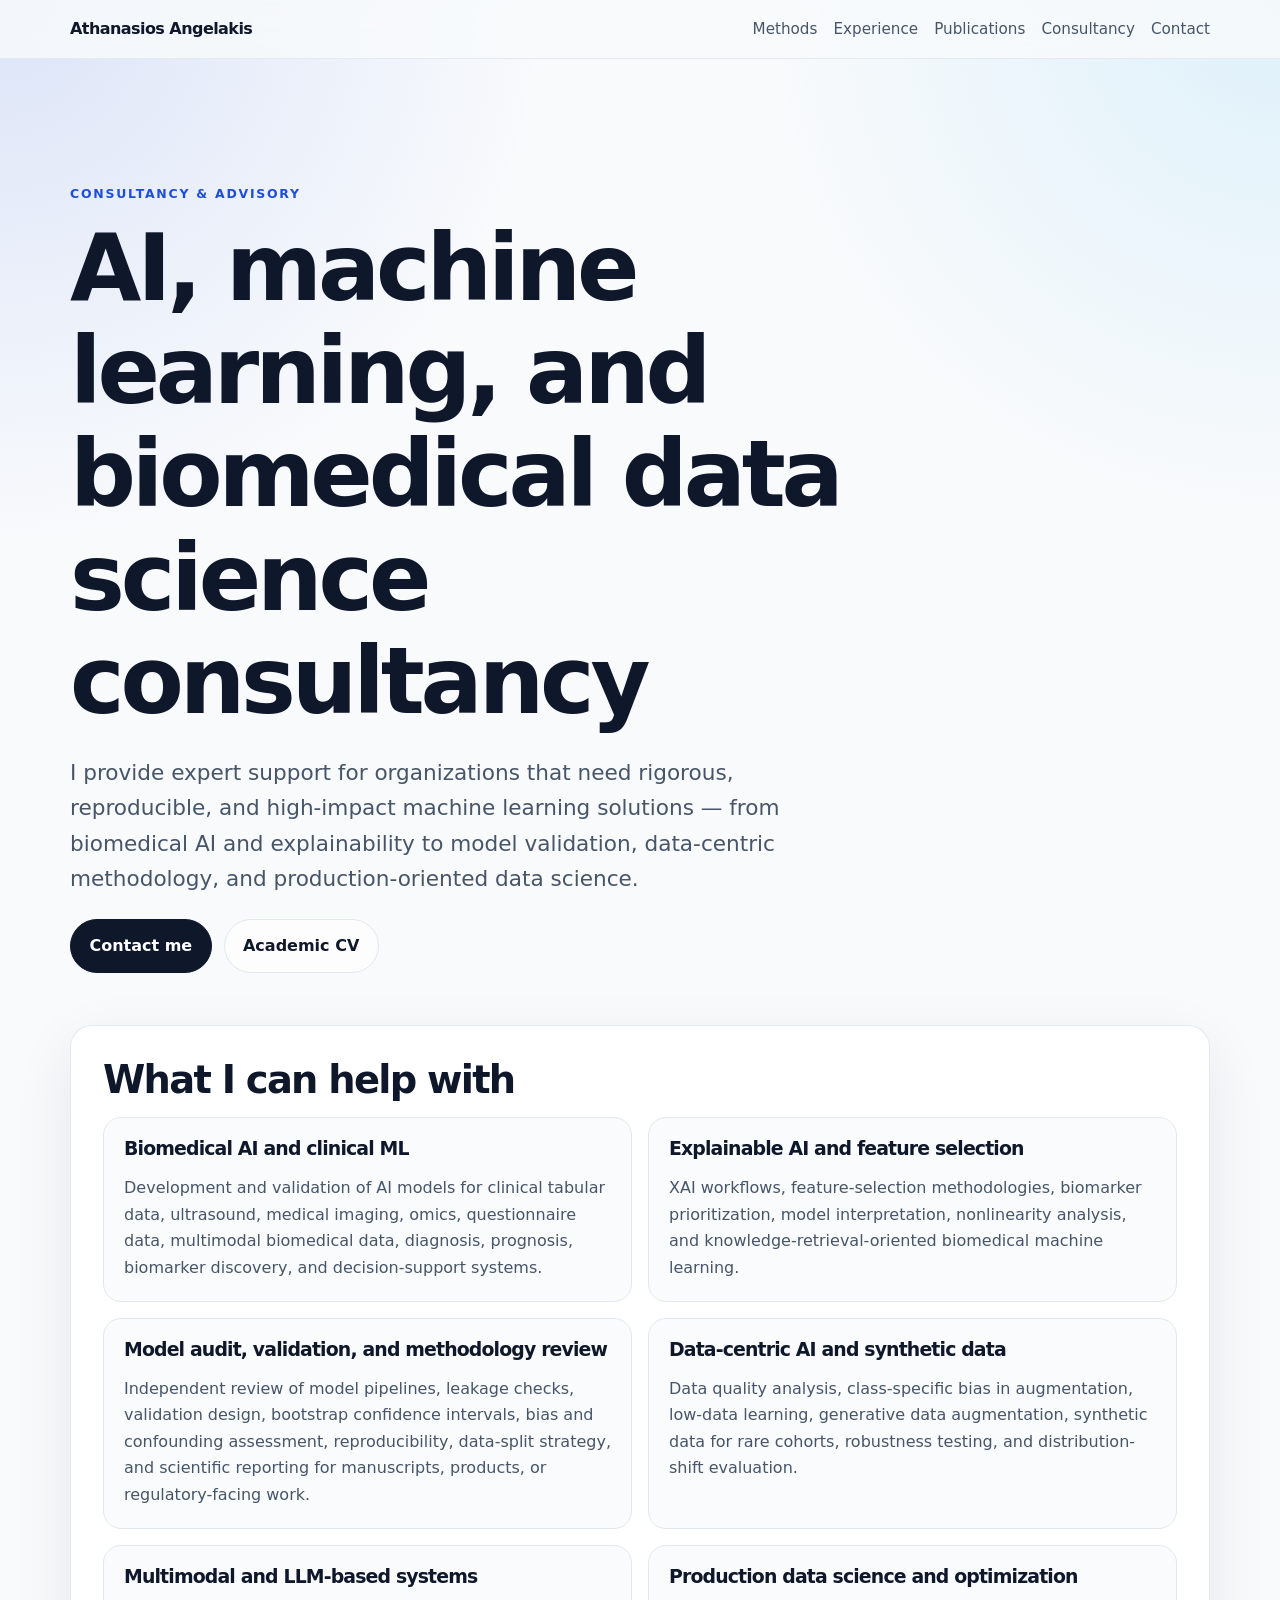
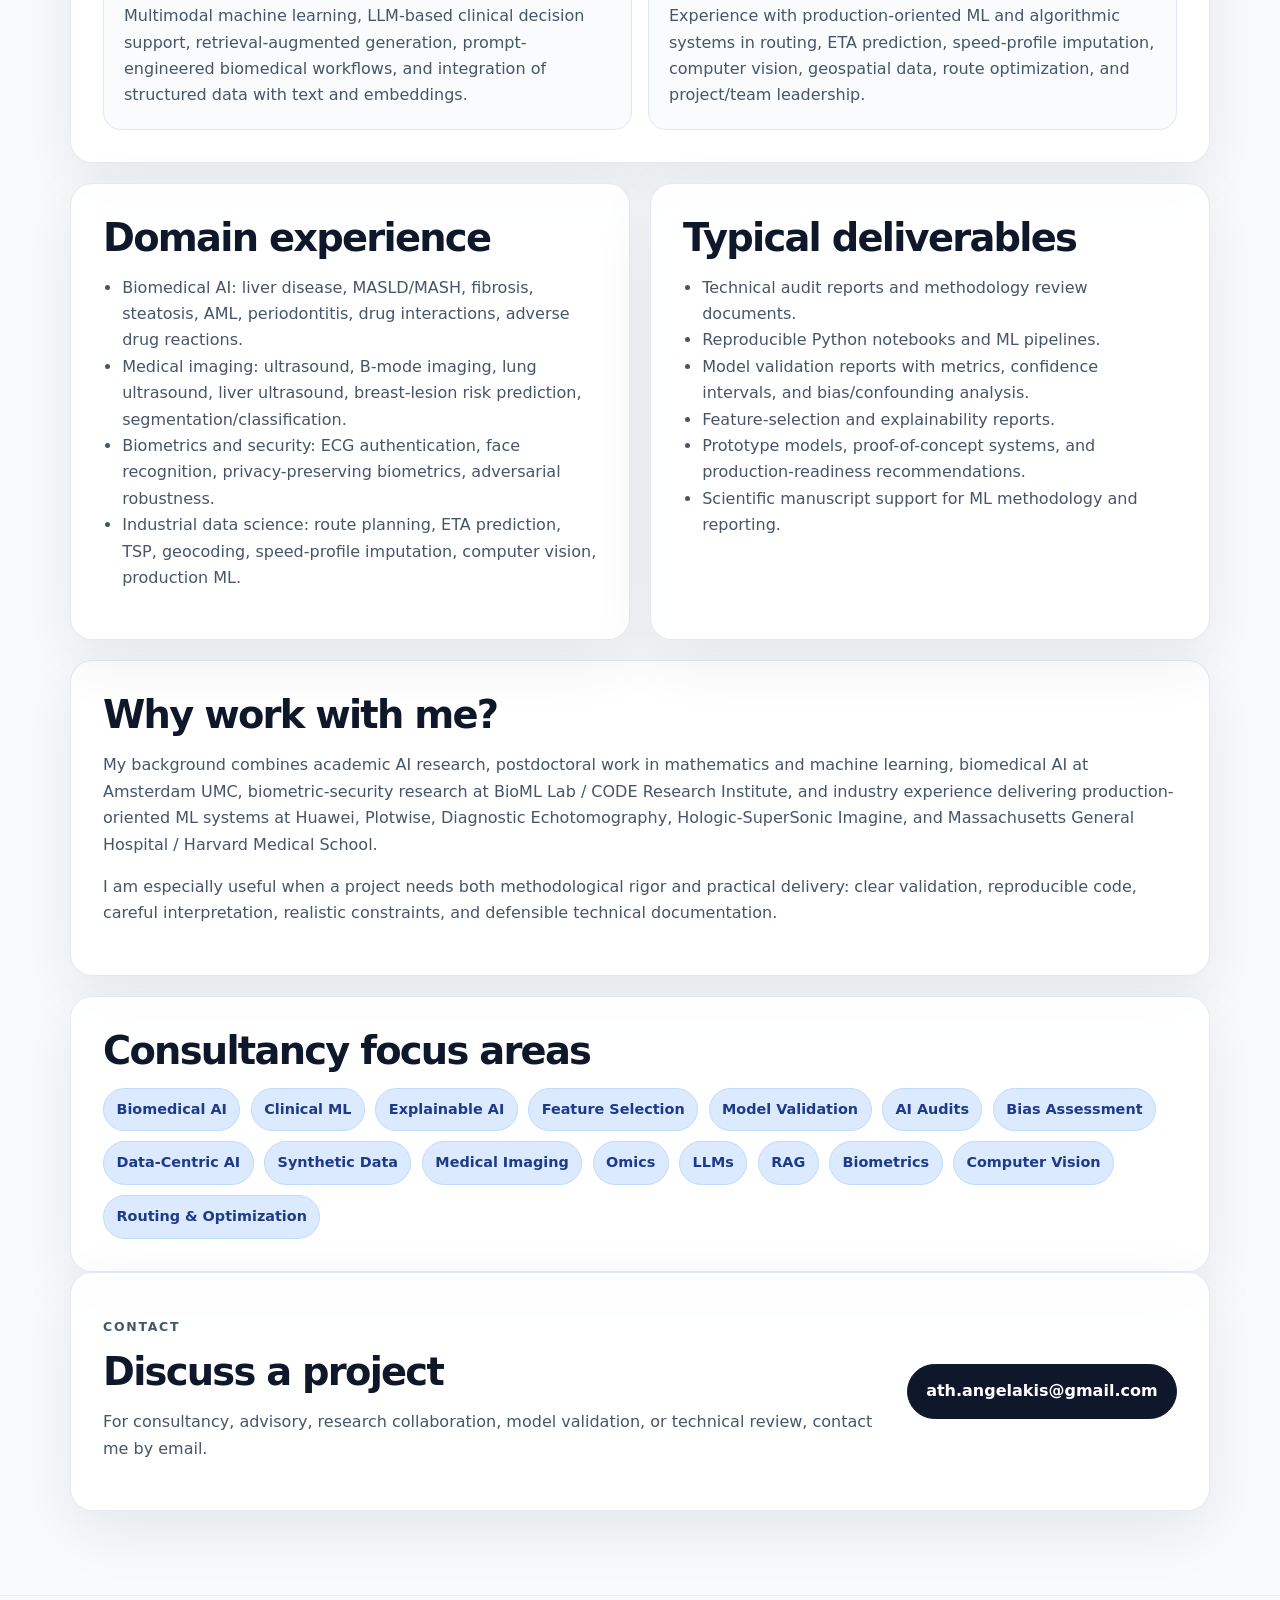
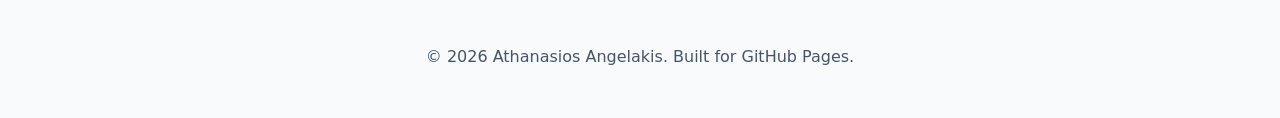
==== consultancy.html @ 007e4251 "Add files via upload" ====
<!doctype html>
<html lang="en">
<head>
  <meta charset="utf-8">
  <meta name="viewport" content="width=device-width, initial-scale=1">
  <meta name="author" content="Athanasios Angelakis">
  <meta name="theme-color" content="#0f172a">
  <link rel="stylesheet" href="assets/style.css">

  <title>Consultancy | Athanasios Angelakis</title>
  <meta name="description" content="AI, machine learning, biomedical AI, explainable AI, data science, and model validation consultancy by Athanasios Angelakis.">
  <meta property="og:title" content="Consultancy | Athanasios Angelakis">
  <meta property="og:description" content="AI, ML, biomedical AI, explainable AI, model validation, and data science consultancy.">
  <meta property="og:type" content="website">
</head>
<body>
  <header class="site-header">
    <nav class="nav">
      <a class="brand" href="index.html">Athanasios Angelakis</a>
      <div class="nav-links">
        <a href="index.html#methods">Methods</a>
        <a href="index.html#experience">Experience</a>
        <a href="index.html#publications">Publications</a>
        <a href="consultancy.html">Consultancy</a>
        <a href="index.html#contact">Contact</a>
      </div>
    </nav>
  </header>

  <main>
    <section class="page-hero">
      <p class="eyebrow">Consultancy & Advisory</p>
      <h1>AI, machine learning, and biomedical data science consultancy</h1>
      <p class="subtitle">
        I provide expert support for organizations that need rigorous, reproducible, and high-impact
        machine learning solutions — from biomedical AI and explainability to model validation,
        data-centric methodology, and production-oriented data science.
      </p>
      <div class="hero-actions">
        <a class="button primary" href="mailto:ath.angelakis@gmail.com">Contact me</a>
        <a class="button secondary" href="assets/CV_Athanasios_Angelakis_20260529.pdf" target="_blank" rel="noopener">Academic CV</a>
      </div>
    </section>

    <section class="card">
      <h2>What I can help with</h2>
      <div class="method-grid">
        <article>
          <h3>Biomedical AI and clinical ML</h3>
          <p>
            Development and validation of AI models for clinical tabular data, ultrasound, medical imaging,
            omics, questionnaire data, multimodal biomedical data, diagnosis, prognosis, biomarker discovery,
            and decision-support systems.
          </p>
        </article>
        <article>
          <h3>Explainable AI and feature selection</h3>
          <p>
            XAI workflows, feature-selection methodologies, biomarker prioritization, model interpretation,
            nonlinearity analysis, and knowledge-retrieval-oriented biomedical machine learning.
          </p>
        </article>
        <article>
          <h3>Model audit, validation, and methodology review</h3>
          <p>
            Independent review of model pipelines, leakage checks, validation design, bootstrap confidence
            intervals, bias and confounding assessment, reproducibility, data-split strategy, and scientific
            reporting for manuscripts, products, or regulatory-facing work.
          </p>
        </article>
        <article>
          <h3>Data-centric AI and synthetic data</h3>
          <p>
            Data quality analysis, class-specific bias in augmentation, low-data learning, generative data
            augmentation, synthetic data for rare cohorts, robustness testing, and distribution-shift evaluation.
          </p>
        </article>
        <article>
          <h3>Multimodal and LLM-based systems</h3>
          <p>
            Multimodal machine learning, LLM-based clinical decision support, retrieval-augmented generation,
            prompt-engineered biomedical workflows, and integration of structured data with text and embeddings.
          </p>
        </article>
        <article>
          <h3>Production data science and optimization</h3>
          <p>
            Experience with production-oriented ML and algorithmic systems in routing, ETA prediction, speed-profile
            imputation, computer vision, geospatial data, route optimization, and project/team leadership.
          </p>
        </article>
      </div>
    </section>

    <section class="grid two">
      <article class="card">
        <h2>Domain experience</h2>
        <ul>
          <li>Biomedical AI: liver disease, MASLD/MASH, fibrosis, steatosis, AML, periodontitis, drug interactions, adverse drug reactions.</li>
          <li>Medical imaging: ultrasound, B-mode imaging, lung ultrasound, liver ultrasound, breast-lesion risk prediction, segmentation/classification.</li>
          <li>Biometrics and security: ECG authentication, face recognition, privacy-preserving biometrics, adversarial robustness.</li>
          <li>Industrial data science: route planning, ETA prediction, TSP, geocoding, speed-profile imputation, computer vision, production ML.</li>
        </ul>
      </article>

      <article class="card">
        <h2>Typical deliverables</h2>
        <ul>
          <li>Technical audit reports and methodology review documents.</li>
          <li>Reproducible Python notebooks and ML pipelines.</li>
          <li>Model validation reports with metrics, confidence intervals, and bias/confounding analysis.</li>
          <li>Feature-selection and explainability reports.</li>
          <li>Prototype models, proof-of-concept systems, and production-readiness recommendations.</li>
          <li>Scientific manuscript support for ML methodology and reporting.</li>
        </ul>
      </article>
    </section>

    <section class="card">
      <h2>Why work with me?</h2>
      <p>
        My background combines academic AI research, postdoctoral work in mathematics and machine learning,
        biomedical AI at Amsterdam UMC, biometric-security research at BioML Lab / CODE Research Institute,
        and industry experience delivering production-oriented ML systems at Huawei, Plotwise, Diagnostic
        Echotomography, Hologic-SuperSonic Imagine, and Massachusetts General Hospital / Harvard Medical School.
      </p>
      <p>
        I am especially useful when a project needs both methodological rigor and practical delivery:
        clear validation, reproducible code, careful interpretation, realistic constraints, and defensible
        technical documentation.
      </p>
    </section>

    <section class="card">
      <h2>Consultancy focus areas</h2>
      <div class="pill-row">
        <span>Biomedical AI</span>
        <span>Clinical ML</span>
        <span>Explainable AI</span>
        <span>Feature Selection</span>
        <span>Model Validation</span>
        <span>AI Audits</span>
        <span>Bias Assessment</span>
        <span>Data-Centric AI</span>
        <span>Synthetic Data</span>
        <span>Medical Imaging</span>
        <span>Omics</span>
        <span>LLMs</span>
        <span>RAG</span>
        <span>Biometrics</span>
        <span>Computer Vision</span>
        <span>Routing & Optimization</span>
      </div>
    </section>

    <section class="notice">
      <div>
        <p class="label">Contact</p>
        <h2>Discuss a project</h2>
        <p>
          For consultancy, advisory, research collaboration, model validation, or technical review,
          contact me by email.
        </p>
      </div>
      <a class="button primary" href="mailto:ath.angelakis@gmail.com">ath.angelakis@gmail.com</a>
    </section>
  </main>
  <footer class="footer">
    <p>© <span id="year"></span> Athanasios Angelakis. Built for GitHub Pages.</p>
  </footer>
  <script>
    document.getElementById("year").textContent = new Date().getFullYear();
  </script>

</body>
</html>
---- assets/style.css ----
:root {
  --bg: #f8fafc;
  --text: #0f172a;
  --muted: #475569;
  --card: #ffffff;
  --line: #e2e8f0;
  --accent: #0f172a;
  --blue: #1d4ed8;
  --blue-soft: #dbeafe;
  --radius: 22px;
  --shadow: 0 20px 60px rgba(15, 23, 42, 0.08);
}

* { box-sizing: border-box; }
html { scroll-behavior: smooth; }

body {
  margin: 0;
  font-family: Inter, ui-sans-serif, system-ui, -apple-system, BlinkMacSystemFont, "Segoe UI", sans-serif;
  color: var(--text);
  background:
    radial-gradient(circle at top left, rgba(29, 78, 216, 0.13), transparent 34rem),
    radial-gradient(circle at top right, rgba(14, 165, 233, 0.11), transparent 32rem),
    var(--bg);
  line-height: 1.65;
}

a { color: inherit; }

.site-header {
  position: sticky;
  top: 0;
  z-index: 10;
  backdrop-filter: blur(14px);
  background: rgba(248, 250, 252, 0.82);
  border-bottom: 1px solid rgba(226, 232, 240, 0.85);
}

.nav {
  max-width: 1180px;
  margin: 0 auto;
  padding: 1rem 1.25rem;
  display: flex;
  align-items: center;
  justify-content: space-between;
  gap: 1rem;
}

.brand {
  font-weight: 850;
  text-decoration: none;
  letter-spacing: -0.035em;
}

.nav-links {
  display: flex;
  gap: 1rem;
  color: var(--muted);
  font-size: 0.95rem;
  flex-wrap: wrap;
}

.nav-links a { text-decoration: none; }

main {
  max-width: 1180px;
  margin: 0 auto;
  padding: 2rem 1.25rem 4rem;
}

.hero {
  min-height: 72vh;
  display: grid;
  grid-template-columns: minmax(0, 1fr) 320px;
  gap: 2rem;
  align-items: center;
}

.page-hero {
  padding: 5rem 0 2rem;
  max-width: 900px;
}

.eyebrow, .label {
  text-transform: uppercase;
  letter-spacing: 0.14em;
  font-weight: 850;
  color: var(--blue);
  font-size: 0.78rem;
}

h1, h2, h3 {
  line-height: 1.12;
  letter-spacing: -0.045em;
  margin: 0 0 1rem;
}

h1 { font-size: clamp(3rem, 7.2vw, 6rem); }
h2 { font-size: clamp(1.75rem, 3vw, 2.45rem); }
h3 { font-size: 1.18rem; }

.subtitle {
  max-width: 790px;
  font-size: clamp(1.15rem, 2vw, 1.35rem);
  color: var(--muted);
  margin-bottom: 1.35rem;
}

.role-list {
  display: grid;
  gap: 0.75rem;
  margin: 1.5rem 0 2rem;
}

.role-list p {
  margin: 0;
  padding-left: 1rem;
  border-left: 4px solid var(--blue);
  color: var(--muted);
}

.role-list strong { color: var(--text); }

.hero-actions, .inline-links {
  display: flex;
  flex-wrap: wrap;
  gap: 0.75rem;
}

.button {
  display: inline-flex;
  align-items: center;
  justify-content: center;
  border-radius: 999px;
  padding: 0.82rem 1.15rem;
  font-weight: 780;
  text-decoration: none;
  border: 1px solid var(--line);
}

.primary {
  background: var(--accent);
  color: white;
  border-color: var(--accent);
}

.secondary { background: rgba(255, 255, 255, 0.72); }

.qr-card, .card, .notice {
  background: rgba(255, 255, 255, 0.90);
  border: 1px solid rgba(226, 232, 240, 0.92);
  border-radius: var(--radius);
  box-shadow: var(--shadow);
}

.qr-card {
  padding: 1.25rem;
  text-align: center;
}

.qr-card img {
  width: 100%;
  max-width: 240px;
  border-radius: 18px;
  background: white;
}

.qr-card p {
  margin: 0.75rem 0 0.2rem;
  font-weight: 850;
}

.qr-card code { color: var(--muted); }

.notice {
  padding: 2rem;
  display: flex;
  justify-content: space-between;
  align-items: center;
  gap: 1.5rem;
  margin-bottom: 1.25rem;
}

.inline-links a {
  color: var(--blue);
  font-weight: 800;
}

.grid {
  display: grid;
  gap: 1.25rem;
  margin-top: 1.25rem;
}

.two { grid-template-columns: repeat(2, minmax(0, 1fr)); }

.card {
  padding: 2rem;
  margin-top: 1.25rem;
}

.grid .card { margin-top: 0; }
.card p, .card li, .notice p { color: var(--muted); }
ul { padding-left: 1.2rem; }

.method-grid {
  display: grid;
  grid-template-columns: repeat(2, minmax(0, 1fr));
  gap: 1rem;
}

.method-grid article {
  border: 1px solid var(--line);
  background: rgba(248, 250, 252, 0.8);
  border-radius: 18px;
  padding: 1.25rem;
}

.method-grid p { margin-bottom: 0; }

.pill-row {
  display: flex;
  flex-wrap: wrap;
  gap: 0.65rem;
}

.pill-row span {
  background: var(--blue-soft);
  color: #1e3a8a;
  border: 1px solid #bfdbfe;
  padding: 0.55rem 0.78rem;
  border-radius: 999px;
  font-weight: 760;
  font-size: 0.9rem;
}

pre {
  background: #0f172a;
  color: white;
  padding: 1rem;
  border-radius: 16px;
  overflow-x: auto;
}

.publication {
  padding: 1.15rem 0;
  border-top: 1px solid var(--line);
}

.publication:first-of-type {
  border-top: 0;
  padding-top: 0;
}

.publication p { margin: 0 0 0.35rem; }

.publication a, .card a {
  font-weight: 780;
  color: var(--blue);
}

.timeline {
  display: grid;
  gap: 1rem;
}

.timeline div {
  display: grid;
  grid-template-columns: 145px minmax(0, 1fr);
  gap: 1rem;
  border-top: 1px solid var(--line);
  padding-top: 1rem;
}

.timeline div:first-child { border-top: 0; padding-top: 0; }

.timeline span {
  color: var(--blue);
  font-weight: 850;
}

.timeline p { margin: 0; }
.detailed p { color: var(--muted); }
.detailed strong { color: var(--text); }

.inner-grid {
  margin-top: 0;
}

.education {
  border-top: 1px solid var(--line);
  margin-top: 1.25rem;
  padding-top: 1.25rem;
}

.talks li { margin-bottom: 0.55rem; }

.footer {
  text-align: center;
  color: var(--muted);
  padding: 2rem 1rem;
  border-top: 1px solid var(--line);
}

@media (max-width: 900px) {
  .nav {
    align-items: flex-start;
    flex-direction: column;
  }

  .hero, .two, .notice, .method-grid {
    grid-template-columns: 1fr;
    display: grid;
  }

  .hero {
    min-height: auto;
    padding: 3rem 0 1rem;
  }

  .notice { align-items: start; }

  .timeline div {
    grid-template-columns: 1fr;
    gap: 0.25rem;
  }
}
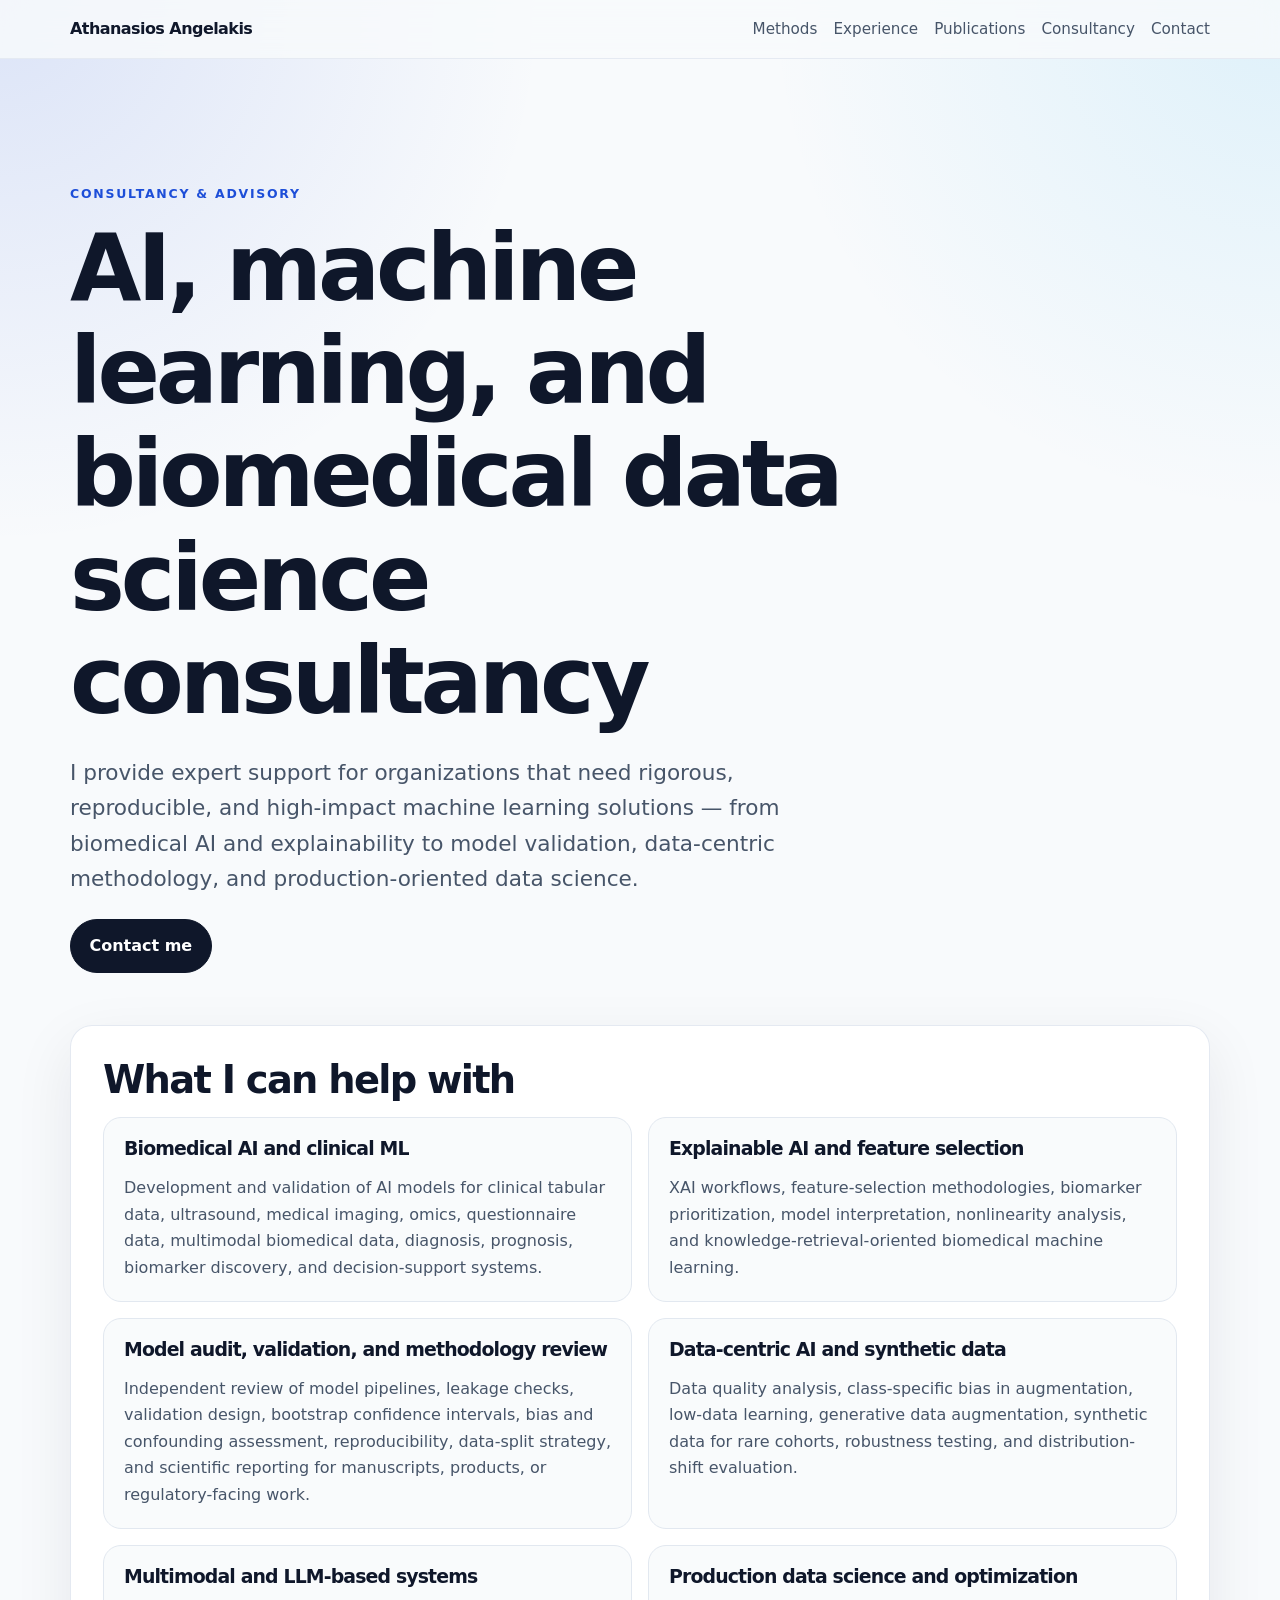
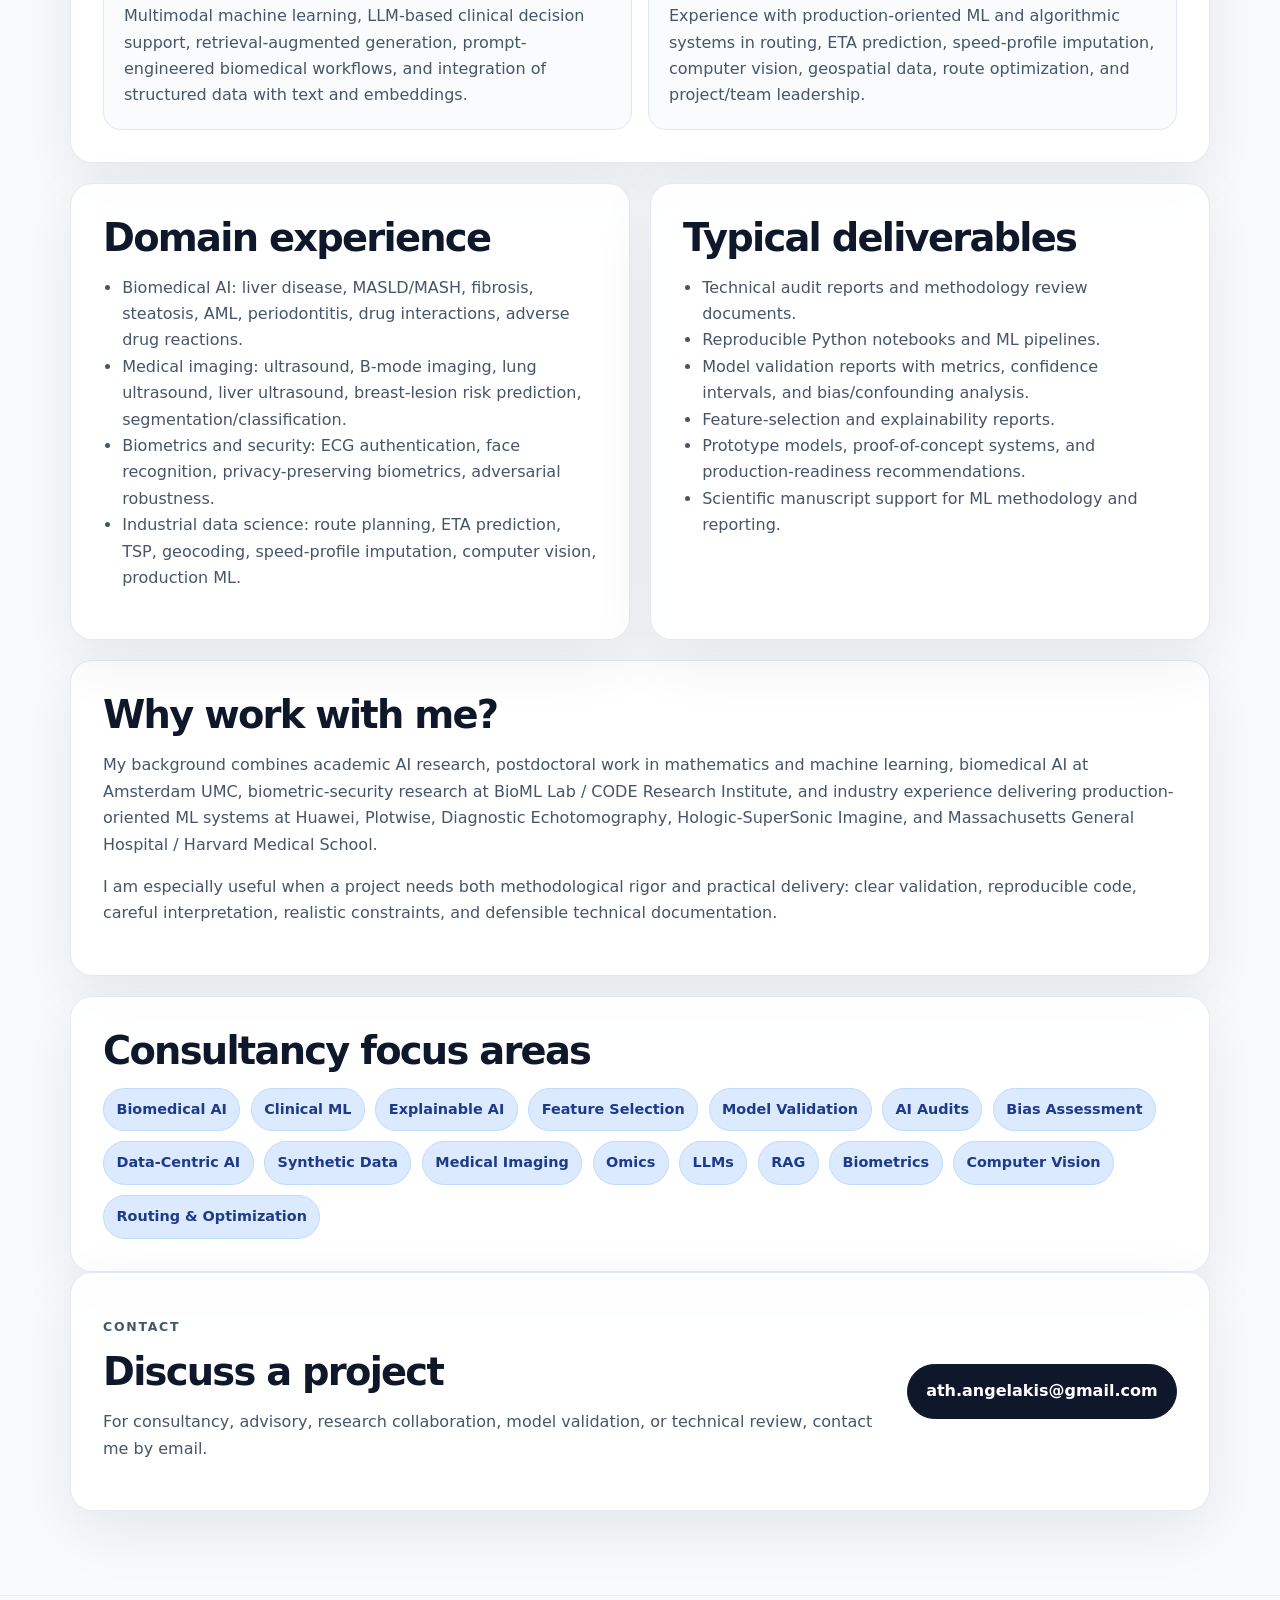
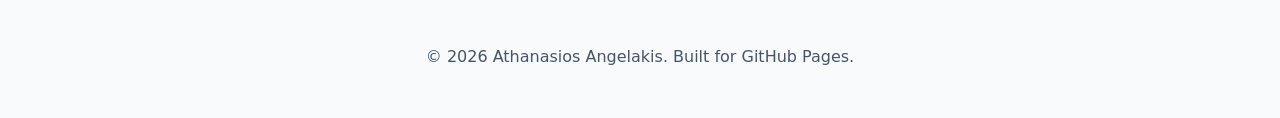
==== commit 9fbb65de: "Update consultancy.html" ====
--- a/consultancy.html
+++ b/consultancy.html
@@ -12,6 +12,7 @@
   <meta property="og:title" content="Consultancy | Athanasios Angelakis">
   <meta property="og:description" content="AI, ML, biomedical AI, explainable AI, model validation, and data science consultancy.">
   <meta property="og:type" content="website">
+  <script defer data-domain="bluesman79.github.io" src="https://plausible.io/js/script.js"></script>
 </head>
 <body>
   <header class="site-header">
@@ -38,7 +39,6 @@
       </p>
       <div class="hero-actions">
         <a class="button primary" href="mailto:ath.angelakis@gmail.com">Contact me</a>
-        <a class="button secondary" href="assets/CV_Athanasios_Angelakis_20260529.pdf" target="_blank" rel="noopener">Academic CV</a>
       </div>
     </section>
 
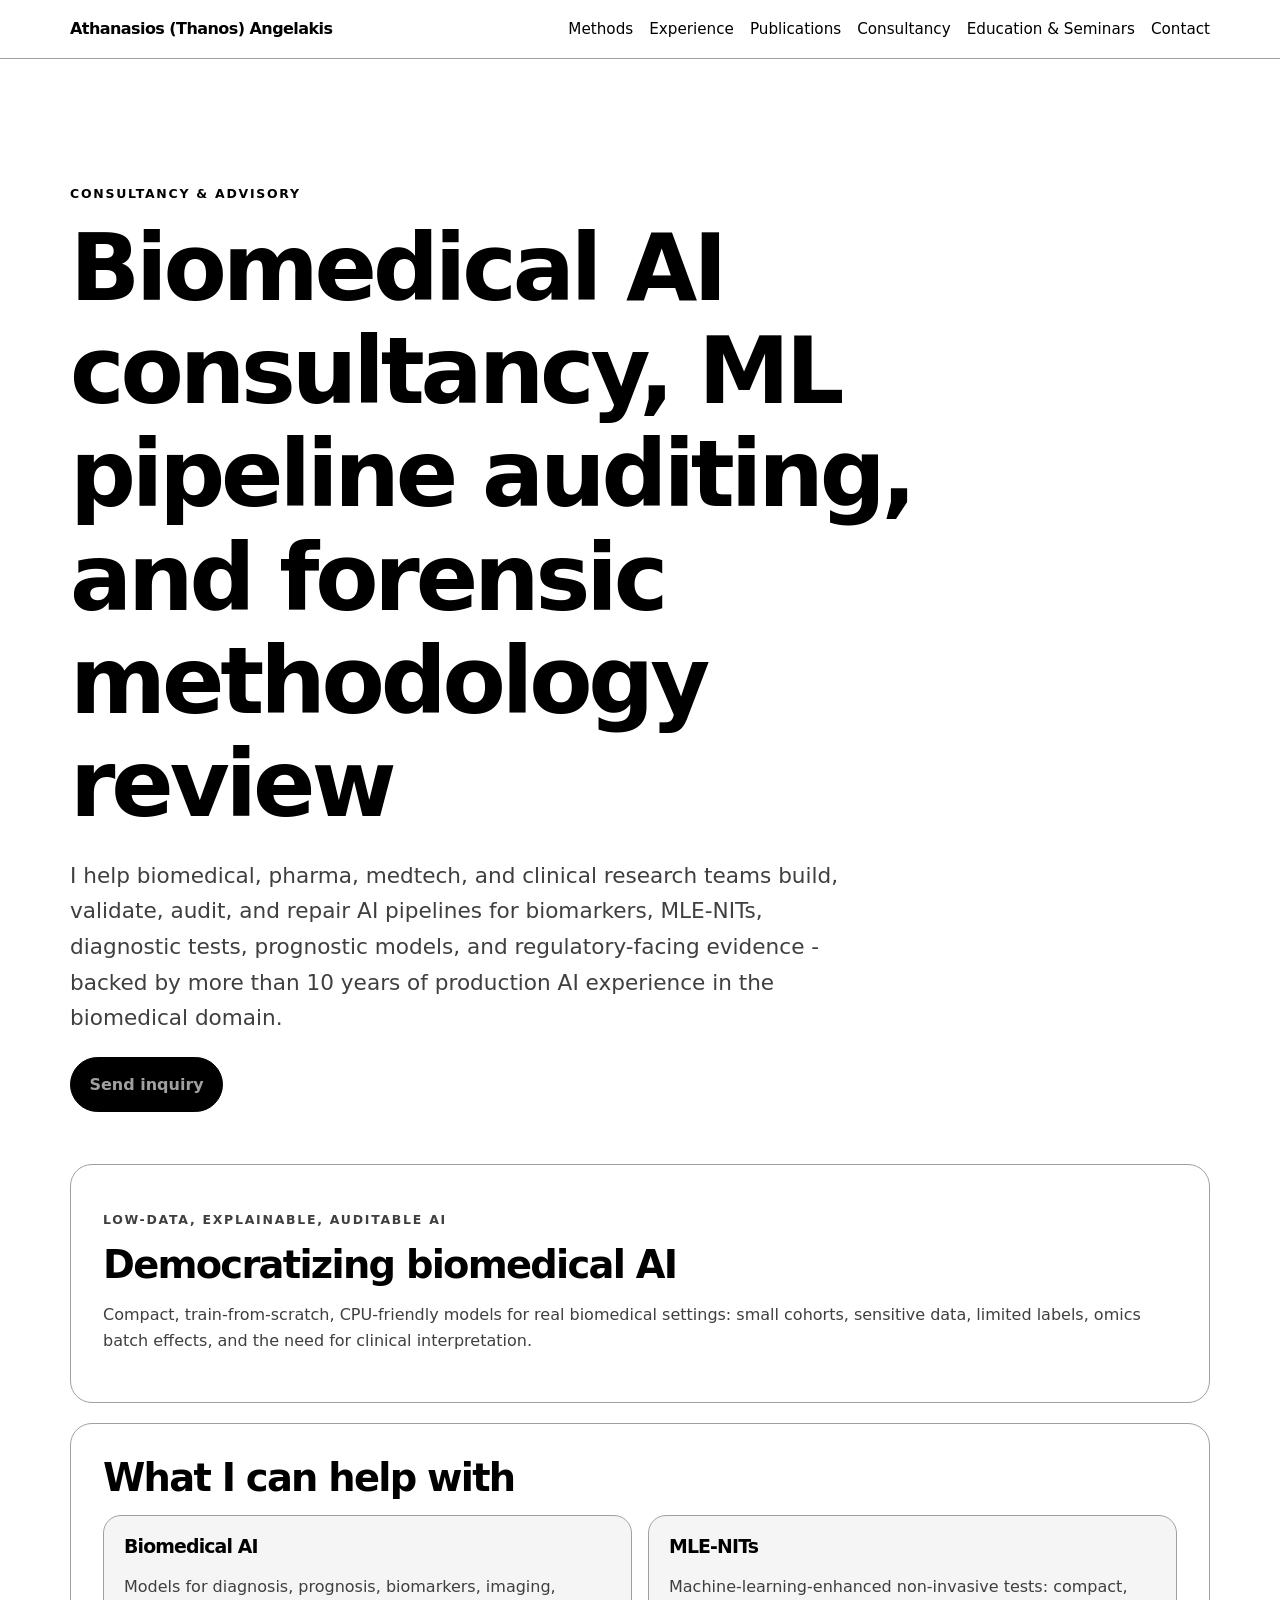
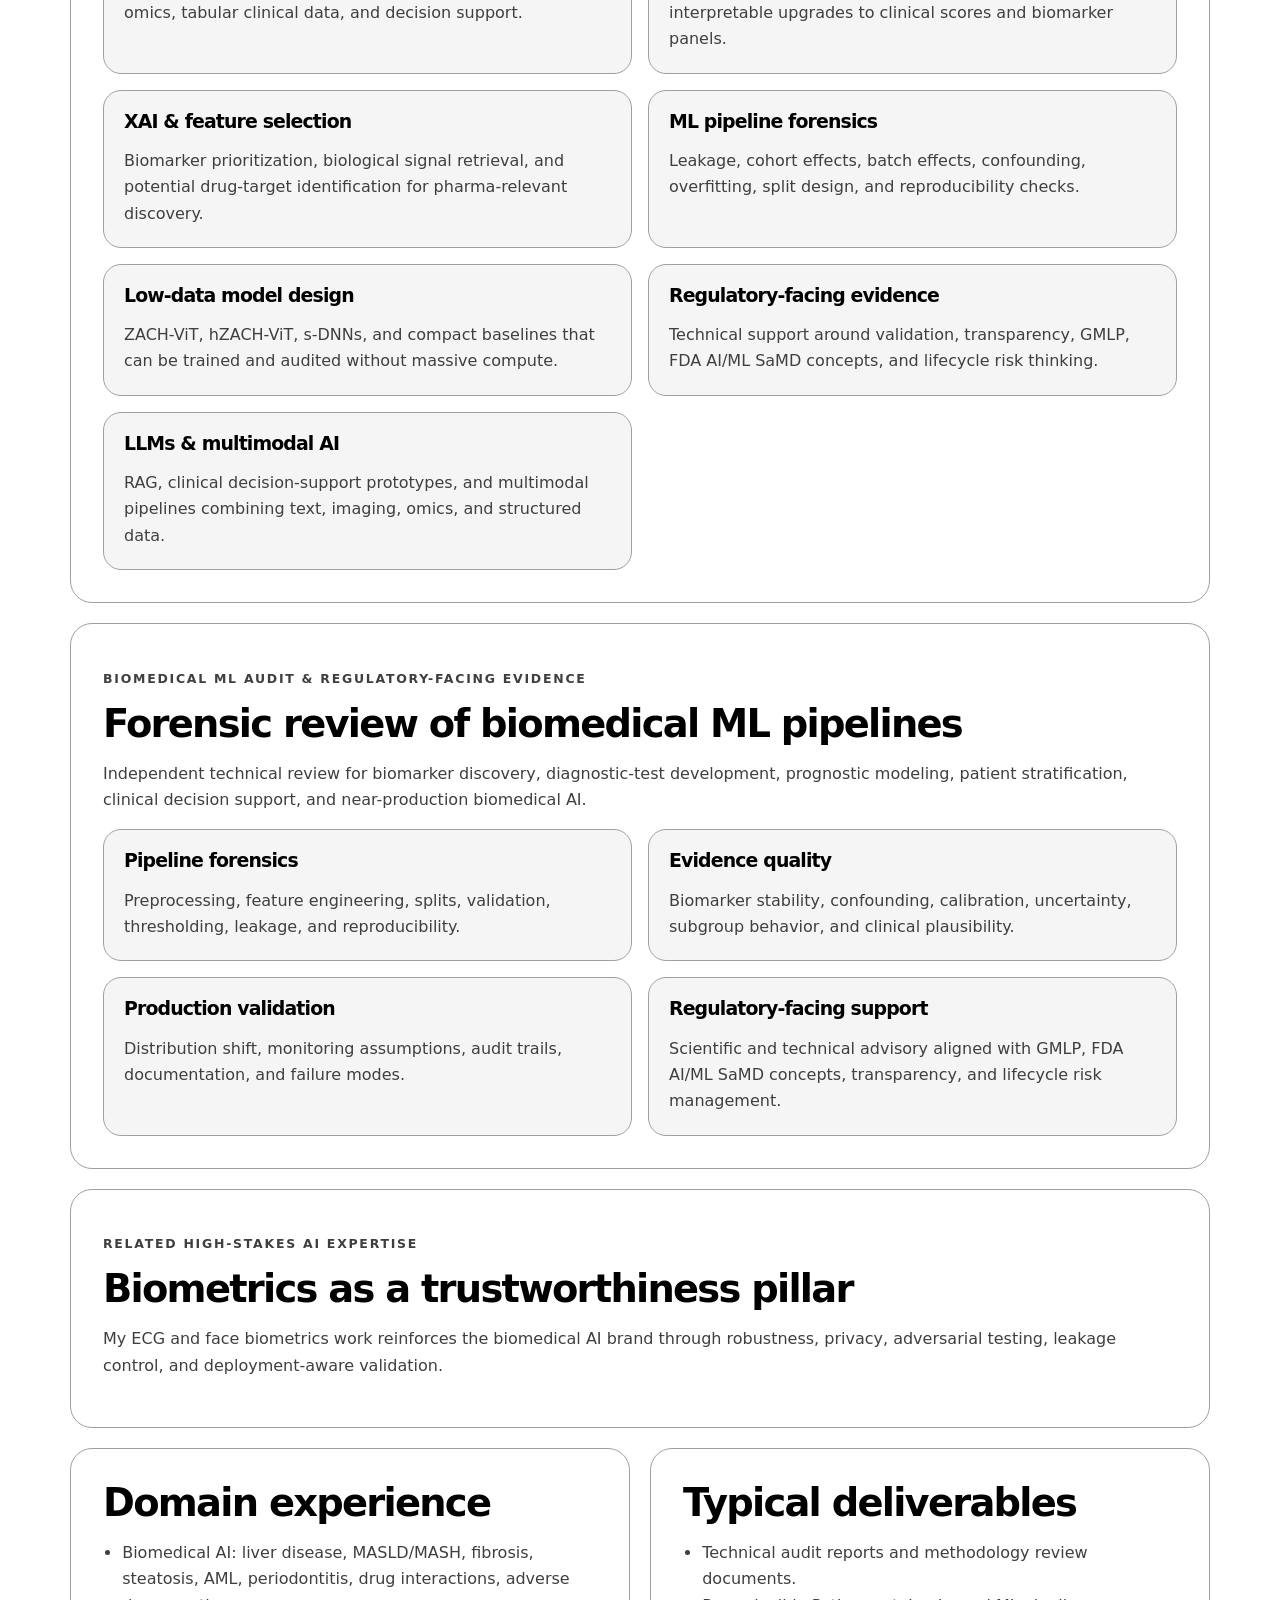
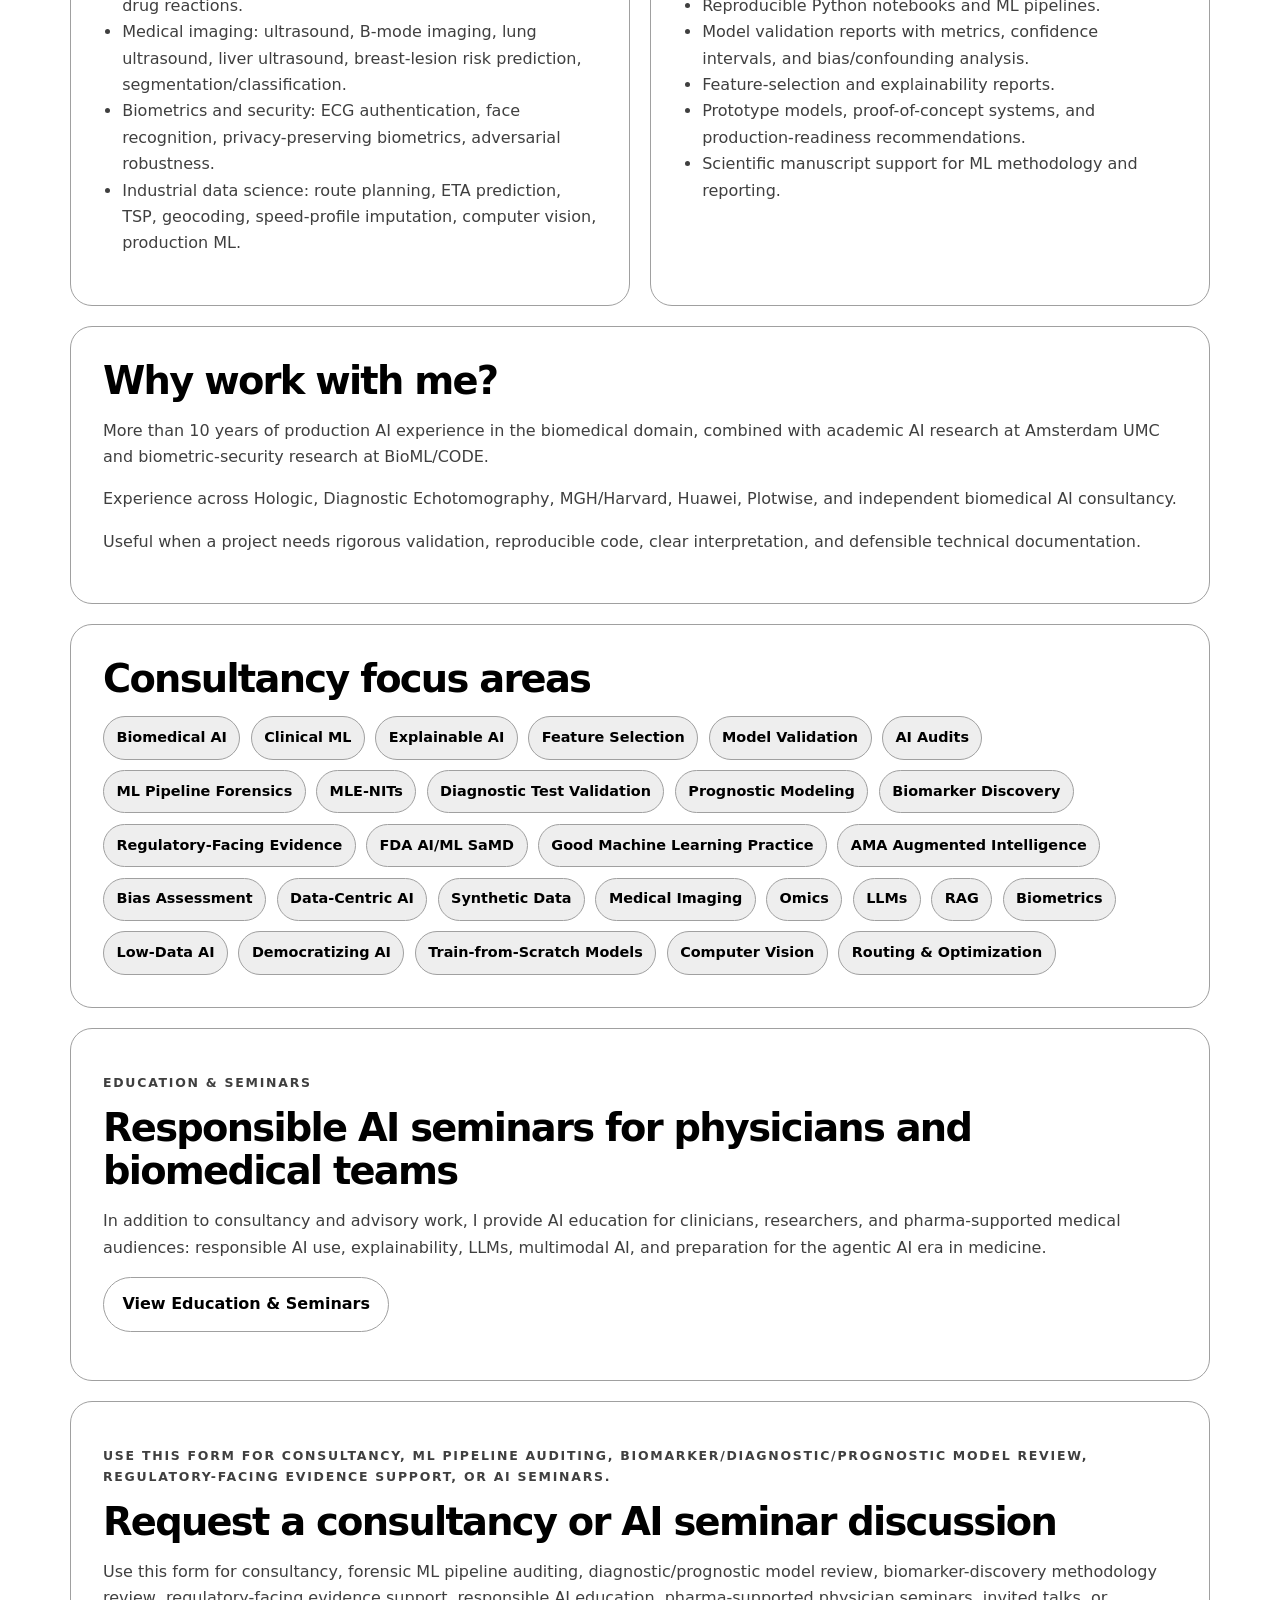
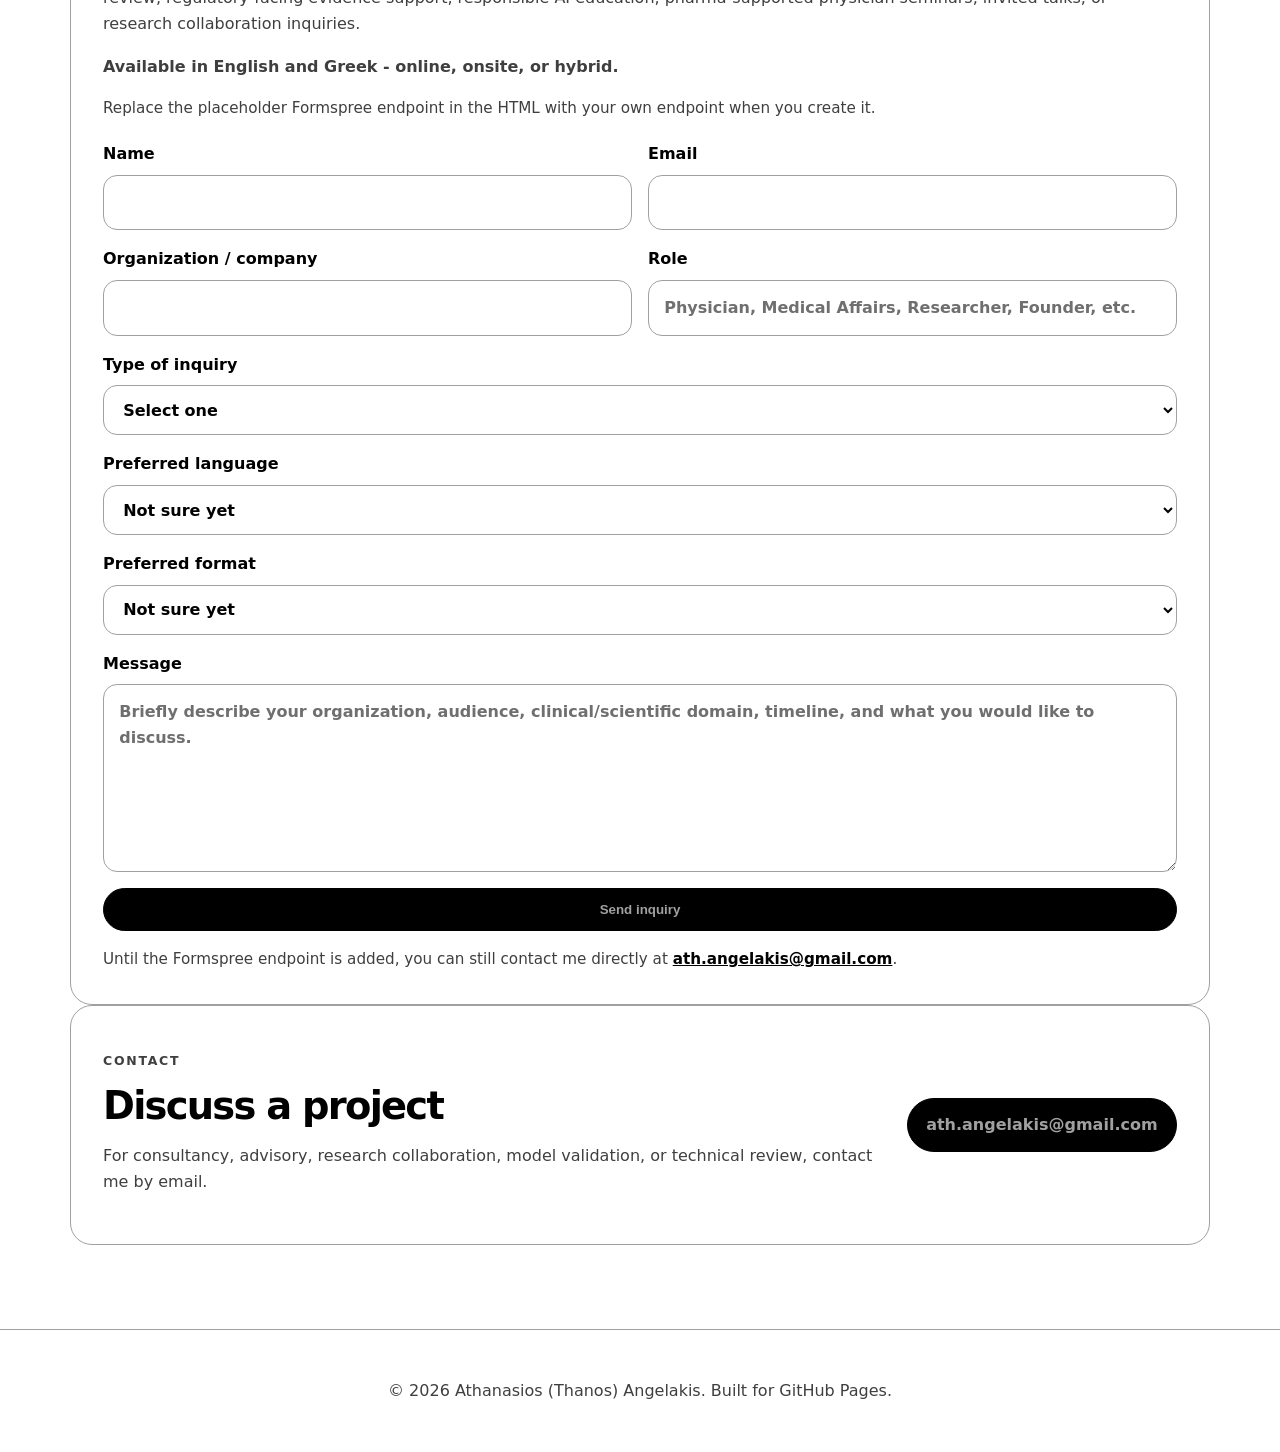
==== commit 2e83bade: "Add files via upload" ====
--- a/consultancy.html
+++ b/consultancy.html
@@ -1,176 +1,271 @@
-<!doctype html>
+<!DOCTYPE html>
+
 <html lang="en">
 <head>
-  <meta charset="utf-8">
-  <meta name="viewport" content="width=device-width, initial-scale=1">
-  <meta name="author" content="Athanasios Angelakis">
-  <meta name="theme-color" content="#0f172a">
-  <link rel="stylesheet" href="assets/style.css">
+<meta charset="utf-8"/>
+<meta content="width=device-width, initial-scale=1" name="viewport"/>
+<meta content="Athanasios (Thanos) Angelakis" name="author"/>
+<meta content="#000000" name="theme-color"/>
+<link href="assets/style.css" rel="stylesheet"/>
+<title>Consultancy | Athanasios (Thanos) Angelakis</title>
+<meta content="Biomedical AI consultancy, ML pipeline auditing, forensic methodology review, biomarker discovery, diagnostic and prognostic model validation, and regulatory-facing evidence support by Athanasios (Thanos) Angelakis." name="description"/>
+<meta content="Consultancy | Athanasios (Thanos) Angelakis" property="og:title"/>
+<meta content="Biomedical AI consultancy, ML pipeline forensics, diagnostic/prognostic model validation, biomarker discovery, and regulatory-facing evidence support." property="og:description"/>
+<meta content="website" property="og:type"/>
 
-  <title>Consultancy | Athanasios Angelakis</title>
-  <meta name="description" content="AI, machine learning, biomedical AI, explainable AI, data science, and model validation consultancy by Athanasios Angelakis.">
-  <meta property="og:title" content="Consultancy | Athanasios Angelakis">
-  <meta property="og:description" content="AI, ML, biomedical AI, explainable AI, model validation, and data science consultancy.">
-  <meta property="og:type" content="website">
-  <script defer data-domain="bluesman79.github.io" src="https://plausible.io/js/script.js"></script>
+<script async="" src="https://plausible.io/js/pa-X5d4AI5vOX1eDQTtaySWo.js"></script>
+<script>
+ window.plausible=window.plausible||function(){(plausible.q=plausible.q||[]).push(arguments)},plausible.init=plausible.init||function(i){plausible.o=i||{}};
+ plausible.init()
+ </script>
 </head>
 <body>
-  <header class="site-header">
-    <nav class="nav">
-      <a class="brand" href="index.html">Athanasios Angelakis</a>
-      <div class="nav-links">
-        <a href="index.html#methods">Methods</a>
-        <a href="index.html#experience">Experience</a>
-        <a href="index.html#publications">Publications</a>
-        <a href="consultancy.html">Consultancy</a>
-        <a href="index.html#contact">Contact</a>
-      </div>
-    </nav>
-  </header>
+<header class="site-header">
+<nav class="nav">
+<a class="brand" href="index.html">Athanasios (Thanos) Angelakis</a>
+<div class="nav-links">
+<a href="index.html#methods">Methods</a>
+<a href="index.html#experience">Experience</a>
+<a href="index.html#publications">Publications</a>
+<a href="consultancy.html">Consultancy</a>
+<a href="seminars.html">Education &amp; Seminars</a>
+<a href="index.html#contact">Contact</a>
+</div>
+</nav>
+</header>
+<main>
+<section class="page-hero">
+<p class="eyebrow">Consultancy &amp; Advisory</p>
+<h1>Biomedical AI consultancy, ML pipeline auditing, and forensic methodology review</h1>
+<p class="subtitle">I help biomedical, pharma, medtech, and clinical research teams build, validate, audit, and repair AI pipelines for biomarkers, MLE-NITs, diagnostic tests, prognostic models, and regulatory-facing evidence - backed by more than 10 years of production AI experience in the biomedical domain.</p>
+<div class="hero-actions">
+<a class="button primary" href="#consultancy-request">Send inquiry</a>
+</div>
+</section>
+<section class="card">
+<p class="label">Low-data, explainable, auditable AI</p>
+<h2>Democratizing biomedical AI</h2>
+<p>Compact, train-from-scratch, CPU-friendly models for real biomedical settings: small cohorts, sensitive data, limited labels, omics batch effects, and the need for clinical interpretation.</p>
+</section>
+<section class="card">
+<h2>What I can help with</h2>
+<div class="method-grid">
+<article>
+<h3>Biomedical AI</h3>
+<p>Models for diagnosis, prognosis, biomarkers, imaging, omics, tabular clinical data, and decision support.</p>
+</article>
+<article>
+<h3>MLE-NITs</h3>
+<p>Machine-learning-enhanced non-invasive tests: compact, interpretable upgrades to clinical scores and biomarker panels.</p>
+</article>
+<article>
+<h3>XAI &amp; feature selection</h3>
+<p>Biomarker prioritization, biological signal retrieval, and potential drug-target identification for pharma-relevant discovery.</p>
+</article>
+<article>
+<h3>ML pipeline forensics</h3>
+<p>Leakage, cohort effects, batch effects, confounding, overfitting, split design, and reproducibility checks.</p>
+</article>
+<article>
+<h3>Low-data model design</h3>
+<p>ZACH-ViT, hZACH-ViT, s-DNNs, and compact baselines that can be trained and audited without massive compute.</p>
+</article>
+<article>
+<h3>Regulatory-facing evidence</h3>
+<p>Technical support around validation, transparency, GMLP, FDA AI/ML SaMD concepts, and lifecycle risk thinking.</p>
+</article>
+<article>
+<h3>LLMs &amp; multimodal AI</h3>
+<p>RAG, clinical decision-support prototypes, and multimodal pipelines combining text, imaging, omics, and structured data.</p>
+</article>
+</div>
+</section>
+<section class="card">
+<p class="label">Biomedical ML audit &amp; regulatory-facing evidence</p>
+<h2>Forensic review of biomedical ML pipelines</h2>
+<p>Independent technical review for biomarker discovery, diagnostic-test development, prognostic modeling, patient stratification, clinical decision support, and near-production biomedical AI.</p>
+<div class="method-grid">
+<article><h3>Pipeline forensics</h3><p>Preprocessing, feature engineering, splits, validation, thresholding, leakage, and reproducibility.</p></article>
+<article><h3>Evidence quality</h3><p>Biomarker stability, confounding, calibration, uncertainty, subgroup behavior, and clinical plausibility.</p></article>
+<article><h3>Production validation</h3><p>Distribution shift, monitoring assumptions, audit trails, documentation, and failure modes.</p></article>
+<article><h3>Regulatory-facing support</h3><p>Scientific and technical advisory aligned with GMLP, FDA AI/ML SaMD concepts, transparency, and lifecycle risk management.</p></article>
+</div>
+</section>
+<section class="card">
+<p class="label">Related high-stakes AI expertise</p>
+<h2>Biometrics as a trustworthiness pillar</h2>
+<p>My ECG and face biometrics work reinforces the biomedical AI brand through robustness, privacy, adversarial testing, leakage control, and deployment-aware validation.</p>
+</section>
+<section class="grid two">
+<article class="card">
+<h2>Domain experience</h2>
+<ul>
+<li>Biomedical AI: liver disease, MASLD/MASH, fibrosis, steatosis, AML, periodontitis, drug interactions, adverse drug reactions.</li>
+<li>Medical imaging: ultrasound, B-mode imaging, lung ultrasound, liver ultrasound, breast-lesion risk prediction, segmentation/classification.</li>
+<li>Biometrics and security: ECG authentication, face recognition, privacy-preserving biometrics, adversarial robustness.</li>
+<li>Industrial data science: route planning, ETA prediction, TSP, geocoding, speed-profile imputation, computer vision, production ML.</li>
+</ul>
+</article>
+<article class="card">
+<h2>Typical deliverables</h2>
+<ul>
+<li>Technical audit reports and methodology review documents.</li>
+<li>Reproducible Python notebooks and ML pipelines.</li>
+<li>Model validation reports with metrics, confidence intervals, and bias/confounding analysis.</li>
+<li>Feature-selection and explainability reports.</li>
+<li>Prototype models, proof-of-concept systems, and production-readiness recommendations.</li>
+<li>Scientific manuscript support for ML methodology and reporting.</li>
+</ul>
+</article>
+</section>
+<section class="card">
+<h2>Why work with me?</h2>
+<p>More than 10 years of production AI experience in the biomedical domain, combined with academic AI research at Amsterdam UMC and biometric-security research at BioML/CODE.</p>
+<p>Experience across Hologic, Diagnostic Echotomography, MGH/Harvard, Huawei, Plotwise, and independent biomedical AI consultancy.</p>
+<p>Useful when a project needs rigorous validation, reproducible code, clear interpretation, and defensible technical documentation.</p>
+</section>
+<section class="card">
+<h2>Consultancy focus areas</h2>
+<div class="pill-row">
+<span>Biomedical AI</span>
+<span>Clinical ML</span>
+<span>Explainable AI</span>
+<span>Feature Selection</span>
+<span>Model Validation</span>
+<span>AI Audits</span>
+<span>ML Pipeline Forensics</span>
+<span>MLE-NITs</span>
+<span>Diagnostic Test Validation</span>
+<span>Prognostic Modeling</span>
+<span>Biomarker Discovery</span>
+<span>Regulatory-Facing Evidence</span>
+<span>FDA AI/ML SaMD</span>
+<span>Good Machine Learning Practice</span>
+<span>AMA Augmented Intelligence</span>
+<span>Bias Assessment</span>
+<span>Data-Centric AI</span>
+<span>Synthetic Data</span>
+<span>Medical Imaging</span>
+<span>Omics</span>
+<span>LLMs</span>
+<span>RAG</span>
+<span>Biometrics</span>
+<span>Low-Data AI</span>
+<span>Democratizing AI</span>
+<span>Train-from-Scratch Models</span>
+<span>Computer Vision</span>
+<span>Routing &amp; Optimization</span>
+</div>
+</section>
+<section class="card">
+<p class="label">Education &amp; Seminars</p>
+<h2>Responsible AI seminars for physicians and biomedical teams</h2>
+<p>
+ In addition to consultancy and advisory work, I provide AI education for clinicians, researchers,
+ and pharma-supported medical audiences: responsible AI use, explainability, LLMs, multimodal AI,
+ and preparation for the agentic AI era in medicine.
+ </p>
+<p><a class="button secondary" href="seminars.html">View Education &amp; Seminars</a></p>
+</section>
+<section class="card" id="consultancy-request">
+<p class="label">Use this form for consultancy, ML pipeline auditing, biomarker/diagnostic/prognostic model review, regulatory-facing evidence support, or AI seminars.</p>
+<h2>Request a consultancy or AI seminar discussion</h2>
+<p>
+ Use this form for consultancy, forensic ML pipeline auditing, diagnostic/prognostic model review,
+ biomarker-discovery methodology review, regulatory-facing evidence support, responsible AI education,
+ pharma-supported physician seminars, invited talks, or research collaboration inquiries.
+ </p>
+<p class="availability">Available in English and Greek - online, onsite, or hybrid.</p>
+<p class="form-note">Replace the placeholder Formspree endpoint in the HTML with your own endpoint when you create it.</p>
 
-  <main>
-    <section class="page-hero">
-      <p class="eyebrow">Consultancy & Advisory</p>
-      <h1>AI, machine learning, and biomedical data science consultancy</h1>
-      <p class="subtitle">
-        I provide expert support for organizations that need rigorous, reproducible, and high-impact
-        machine learning solutions — from biomedical AI and explainability to model validation,
-        data-centric methodology, and production-oriented data science.
-      </p>
-      <div class="hero-actions">
-        <a class="button primary" href="mailto:ath.angelakis@gmail.com">Contact me</a>
-      </div>
-    </section>
-
-    <section class="card">
-      <h2>What I can help with</h2>
-      <div class="method-grid">
-        <article>
-          <h3>Biomedical AI and clinical ML</h3>
-          <p>
-            Development and validation of AI models for clinical tabular data, ultrasound, medical imaging,
-            omics, questionnaire data, multimodal biomedical data, diagnosis, prognosis, biomarker discovery,
-            and decision-support systems.
-          </p>
-        </article>
-        <article>
-          <h3>Explainable AI and feature selection</h3>
-          <p>
-            XAI workflows, feature-selection methodologies, biomarker prioritization, model interpretation,
-            nonlinearity analysis, and knowledge-retrieval-oriented biomedical machine learning.
-          </p>
-        </article>
-        <article>
-          <h3>Model audit, validation, and methodology review</h3>
-          <p>
-            Independent review of model pipelines, leakage checks, validation design, bootstrap confidence
-            intervals, bias and confounding assessment, reproducibility, data-split strategy, and scientific
-            reporting for manuscripts, products, or regulatory-facing work.
-          </p>
-        </article>
-        <article>
-          <h3>Data-centric AI and synthetic data</h3>
-          <p>
-            Data quality analysis, class-specific bias in augmentation, low-data learning, generative data
-            augmentation, synthetic data for rare cohorts, robustness testing, and distribution-shift evaluation.
-          </p>
-        </article>
-        <article>
-          <h3>Multimodal and LLM-based systems</h3>
-          <p>
-            Multimodal machine learning, LLM-based clinical decision support, retrieval-augmented generation,
-            prompt-engineered biomedical workflows, and integration of structured data with text and embeddings.
-          </p>
-        </article>
-        <article>
-          <h3>Production data science and optimization</h3>
-          <p>
-            Experience with production-oriented ML and algorithmic systems in routing, ETA prediction, speed-profile
-            imputation, computer vision, geospatial data, route optimization, and project/team leadership.
-          </p>
-        </article>
-      </div>
-    </section>
-
-    <section class="grid two">
-      <article class="card">
-        <h2>Domain experience</h2>
-        <ul>
-          <li>Biomedical AI: liver disease, MASLD/MASH, fibrosis, steatosis, AML, periodontitis, drug interactions, adverse drug reactions.</li>
-          <li>Medical imaging: ultrasound, B-mode imaging, lung ultrasound, liver ultrasound, breast-lesion risk prediction, segmentation/classification.</li>
-          <li>Biometrics and security: ECG authentication, face recognition, privacy-preserving biometrics, adversarial robustness.</li>
-          <li>Industrial data science: route planning, ETA prediction, TSP, geocoding, speed-profile imputation, computer vision, production ML.</li>
-        </ul>
-      </article>
-
-      <article class="card">
-        <h2>Typical deliverables</h2>
-        <ul>
-          <li>Technical audit reports and methodology review documents.</li>
-          <li>Reproducible Python notebooks and ML pipelines.</li>
-          <li>Model validation reports with metrics, confidence intervals, and bias/confounding analysis.</li>
-          <li>Feature-selection and explainability reports.</li>
-          <li>Prototype models, proof-of-concept systems, and production-readiness recommendations.</li>
-          <li>Scientific manuscript support for ML methodology and reporting.</li>
-        </ul>
-      </article>
-    </section>
-
-    <section class="card">
-      <h2>Why work with me?</h2>
-      <p>
-        My background combines academic AI research, postdoctoral work in mathematics and machine learning,
-        biomedical AI at Amsterdam UMC, biometric-security research at BioML Lab / CODE Research Institute,
-        and industry experience delivering production-oriented ML systems at Huawei, Plotwise, Diagnostic
-        Echotomography, Hologic-SuperSonic Imagine, and Massachusetts General Hospital / Harvard Medical School.
-      </p>
-      <p>
-        I am especially useful when a project needs both methodological rigor and practical delivery:
-        clear validation, reproducible code, careful interpretation, realistic constraints, and defensible
-        technical documentation.
-      </p>
-    </section>
-
-    <section class="card">
-      <h2>Consultancy focus areas</h2>
-      <div class="pill-row">
-        <span>Biomedical AI</span>
-        <span>Clinical ML</span>
-        <span>Explainable AI</span>
-        <span>Feature Selection</span>
-        <span>Model Validation</span>
-        <span>AI Audits</span>
-        <span>Bias Assessment</span>
-        <span>Data-Centric AI</span>
-        <span>Synthetic Data</span>
-        <span>Medical Imaging</span>
-        <span>Omics</span>
-        <span>LLMs</span>
-        <span>RAG</span>
-        <span>Biometrics</span>
-        <span>Computer Vision</span>
-        <span>Routing & Optimization</span>
-      </div>
-    </section>
-
-    <section class="notice">
-      <div>
-        <p class="label">Contact</p>
-        <h2>Discuss a project</h2>
-        <p>
-          For consultancy, advisory, research collaboration, model validation, or technical review,
-          contact me by email.
-        </p>
-      </div>
-      <a class="button primary" href="mailto:ath.angelakis@gmail.com">ath.angelakis@gmail.com</a>
-    </section>
-  </main>
-  <footer class="footer">
-    <p>© <span id="year"></span> Athanasios Angelakis. Built for GitHub Pages.</p>
-  </footer>
-  <script>
-    document.getElementById("year").textContent = new Date().getFullYear();
-  </script>
-
+<form action="https://formspree.io/f/YOUR_FORM_ID" class="contact-form" method="POST">
+<div class="form-row">
+<label>
+ Name
+ <input autocomplete="name" name="name" required="" type="text"/>
+</label>
+<label>
+ Email
+ <input autocomplete="email" name="email" required="" type="email"/>
+</label>
+</div>
+<div class="form-row">
+<label>
+ Organization / company
+ <input autocomplete="organization" name="organization" type="text"/>
+</label>
+<label>
+ Role
+ <input name="role" placeholder="Physician, Medical Affairs, Researcher, Founder, etc." type="text"/>
+</label>
+</div>
+<label>
+ Type of inquiry
+ <select name="inquiry_type" required="">
+<option value="">Select one</option>
+<option value="AI seminar for physicians or biomedical teams">AI seminar for physicians or biomedical teams</option>
+<option value="Pharma-supported medical education">Pharma-supported medical education</option>
+<option value="Consultancy or advisory">Consultancy or advisory</option>
+<option value="AI model audit or methodology review">AI model audit or methodology review</option>
+<option value="Biomedical ML pipeline forensic review">Biomedical ML pipeline forensic review</option>
+<option value="Biomarker / diagnostic / prognostic model validation">Biomarker / diagnostic / prognostic model validation</option>
+<option value="MLE-NIT development or validation">MLE-NIT development or validation</option>
+<option value="Regulatory-facing AI evidence support">Regulatory-facing AI evidence support</option>
+<option value="Research collaboration">Research collaboration</option>
+<option value="Invited talk or workshop">Invited talk or workshop</option>
+<option value="Other">Other</option>
+</select>
+</label>
+<label>
+ Preferred language
+ <select name="preferred_language">
+<option value="Not sure yet">Not sure yet</option>
+<option value="English">English</option>
+<option value="Greek">Greek</option>
+<option value="English and Greek">English and Greek</option>
+</select>
+</label>
+<label>
+ Preferred format
+ <select name="preferred_format">
+<option value="Not sure yet">Not sure yet</option>
+<option value="Online meeting">Online meeting</option>
+<option value="In-person seminar">In-person seminar</option>
+<option value="60-90 minute keynote">60-90 minute keynote</option>
+<option value="Half-day workshop">Half-day workshop</option>
+<option value="Full-day training">Full-day training</option>
+<option value="Longer advisory project">Longer advisory project</option>
+</select>
+</label>
+<label>
+ Message
+ <textarea name="message" placeholder="Briefly describe your organization, audience, clinical/scientific domain, timeline, and what you would like to discuss." required="" rows="6"></textarea>
+</label>
+<input name="_subject" type="hidden" value="New inquiry from athanasiosangelakis.com"/>
+<button class="button primary" type="submit">Send inquiry</button>
+<p class="form-note">
+ Until the Formspree endpoint is added, you can still contact me directly at
+ <a href="mailto:ath.angelakis@gmail.com">ath.angelakis@gmail.com</a>.
+ </p>
+</form>
+</section>
+<section class="notice">
+<div>
+<p class="label">Contact</p>
+<h2>Discuss a project</h2>
+<p>
+ For consultancy, advisory, research collaboration, model validation, or technical review,
+ contact me by email.
+ </p>
+</div>
+<a class="button primary" href="mailto:ath.angelakis@gmail.com">ath.angelakis@gmail.com</a>
+</section>
+</main>
+<footer class="footer">
+<p>© <span id="year"></span> Athanasios (Thanos) Angelakis. Built for GitHub Pages.</p>
+</footer>
+<script>
+ document.getElementById("year").textContent = new Date().getFullYear();
+ </script>
 </body>
 </html>
--- a/assets/style.css
+++ b/assets/style.css
@@ -1,14 +1,14 @@
 :root {
-  --bg: #f8fafc;
-  --text: #0f172a;
-  --muted: #475569;
+  --bg: #ffffff;
+  --text: #000000;
+  --muted: #3f3f3f;
   --card: #ffffff;
-  --line: #e2e8f0;
-  --accent: #0f172a;
-  --blue: #1d4ed8;
-  --blue-soft: #dbeafe;
+  --line: #a0a0a0;
+  --accent: #000000;
+  --blue: #000000;
+  --blue-soft: rgba(160, 160, 160, 0.18);
   --radius: 22px;
-  --shadow: 0 20px 60px rgba(15, 23, 42, 0.08);
+  --shadow: none;
 }
 
 * { box-sizing: border-box; }
@@ -18,10 +18,7 @@
   margin: 0;
   font-family: Inter, ui-sans-serif, system-ui, -apple-system, BlinkMacSystemFont, "Segoe UI", sans-serif;
   color: var(--text);
-  background:
-    radial-gradient(circle at top left, rgba(29, 78, 216, 0.13), transparent 34rem),
-    radial-gradient(circle at top right, rgba(14, 165, 233, 0.11), transparent 32rem),
-    var(--bg);
+  background: var(--bg);
   line-height: 1.65;
 }
 
@@ -32,8 +29,8 @@
   top: 0;
   z-index: 10;
   backdrop-filter: blur(14px);
-  background: rgba(248, 250, 252, 0.82);
-  border-bottom: 1px solid rgba(226, 232, 240, 0.85);
+  background: #ffffff;
+  border-bottom: 1px solid #a0a0a0;
 }
 
 .nav {
@@ -55,7 +52,7 @@
 .nav-links {
   display: flex;
   gap: 1rem;
-  color: var(--muted);
+  color: #000000;
   font-size: 0.95rem;
   flex-wrap: wrap;
 }
@@ -115,7 +112,7 @@
 .role-list p {
   margin: 0;
   padding-left: 1rem;
-  border-left: 4px solid var(--blue);
+  border-left: 4px solid var(--accent);
   color: var(--muted);
 }
 
@@ -139,16 +136,16 @@
 }
 
 .primary {
-  background: var(--accent);
-  color: white;
-  border-color: var(--accent);
-}
-
-.secondary { background: rgba(255, 255, 255, 0.72); }
+  background: #000000;
+  color: #a0a0a0;
+  border-color: #000000;
+}
+
+.secondary { background: #ffffff; color: #000000; border-color: #a0a0a0; }
 
 .qr-card, .card, .notice {
-  background: rgba(255, 255, 255, 0.90);
-  border: 1px solid rgba(226, 232, 240, 0.92);
+  background: var(--card);
+  border: 1px solid #a0a0a0;
   border-radius: var(--radius);
   box-shadow: var(--shadow);
 }
@@ -162,7 +159,7 @@
   width: 100%;
   max-width: 240px;
   border-radius: 18px;
-  background: white;
+  background: #ffffff;
 }
 
 .qr-card p {
@@ -211,7 +208,7 @@
 
 .method-grid article {
   border: 1px solid var(--line);
-  background: rgba(248, 250, 252, 0.8);
+  background: rgba(160, 160, 160, 0.10);
   border-radius: 18px;
   padding: 1.25rem;
 }
@@ -226,8 +223,8 @@
 
 .pill-row span {
   background: var(--blue-soft);
-  color: #1e3a8a;
-  border: 1px solid #bfdbfe;
+  color: #000000;
+  border: 1px solid #a0a0a0;
   padding: 0.55rem 0.78rem;
   border-radius: 999px;
   font-weight: 760;
@@ -235,8 +232,8 @@
 }
 
 pre {
-  background: #0f172a;
-  color: white;
+  background: #000000;
+  color: #a0a0a0;
   padding: 1rem;
   border-radius: 16px;
   overflow-x: auto;
@@ -325,3 +322,129 @@
     gap: 0.25rem;
   }
 }
+
+
+.feature-split {
+  display: grid;
+  grid-template-columns: minmax(0, 1fr) 360px;
+  gap: 1.5rem;
+  align-items: start;
+}
+
+.image-card {
+  margin: 0;
+  border: 1px solid var(--line);
+  border-radius: 18px;
+  overflow: hidden;
+  background: rgba(160, 160, 160, 0.10);
+}
+
+.image-card img {
+  display: block;
+  width: 100%;
+  height: auto;
+}
+
+.image-card figcaption {
+  color: var(--muted);
+  font-size: 0.9rem;
+  padding: 0.8rem 1rem;
+}
+
+.format-grid {
+  display: grid;
+  grid-template-columns: repeat(4, minmax(0, 1fr));
+  gap: 1rem;
+}
+
+.format-grid article {
+  border: 1px solid var(--line);
+  background: rgba(160, 160, 160, 0.10);
+  border-radius: 18px;
+  padding: 1.1rem;
+}
+
+.inline-cta {
+  margin-top: 1.25rem;
+}
+
+@media (max-width: 900px) {
+  .feature-split, .format-grid {
+    grid-template-columns: 1fr;
+  }
+}
+
+
+.contact-form {
+  display: grid;
+  gap: 1rem;
+  margin-top: 1.25rem;
+}
+
+.form-row {
+  display: grid;
+  grid-template-columns: repeat(2, minmax(0, 1fr));
+  gap: 1rem;
+}
+
+.contact-form label {
+  display: grid;
+  gap: 0.45rem;
+  color: var(--text);
+  font-weight: 700;
+}
+
+.contact-form input,
+.contact-form select,
+.contact-form textarea {
+  width: 100%;
+  border: 1px solid var(--line);
+  border-radius: 14px;
+  padding: 0.85rem 0.95rem;
+  font: inherit;
+  color: var(--text);
+  background: #ffffff;
+  box-sizing: border-box;
+}
+
+.contact-form textarea {
+  resize: vertical;
+  min-height: 150px;
+}
+
+.contact-form input:focus,
+.contact-form select:focus,
+.contact-form textarea:focus {
+  outline: 3px solid rgba(0, 0, 0, 0.20);
+  border-color: var(--accent);
+}
+
+.form-note {
+  margin: 0;
+  color: #000000;
+  font-size: 0.95rem;
+}
+
+@media (max-width: 700px) {
+  .form-row {
+    grid-template-columns: 1fr;
+  }
+}
+
+
+/* Minimal black, grey, and white palette */
+body { background: #ffffff; color: #000000; }
+.site-header { background: #ffffff; }
+.card, .notice, .qr-card { background: #ffffff; border-color: #a0a0a0; }
+.button.primary, button.primary { background: #000000; color: #a0a0a0; border-color: #000000; }
+.button.secondary { background: #ffffff; color: #000000; border-color: #a0a0a0; }
+.button:hover { text-decoration: underline; }
+.contact-form button, .contact-form .button { background: #000000; color: #a0a0a0; border-color: #000000; }
+.contact-form input, .contact-form select, .contact-form textarea { background: #ffffff; color: #000000; border-color: #a0a0a0; }
+::placeholder { color: #3f3f3f; opacity: 0.75; }
+
+.availability {
+  font-weight: 700;
+  color: var(--ink);
+  margin: 0.8rem 0 1rem;
+}
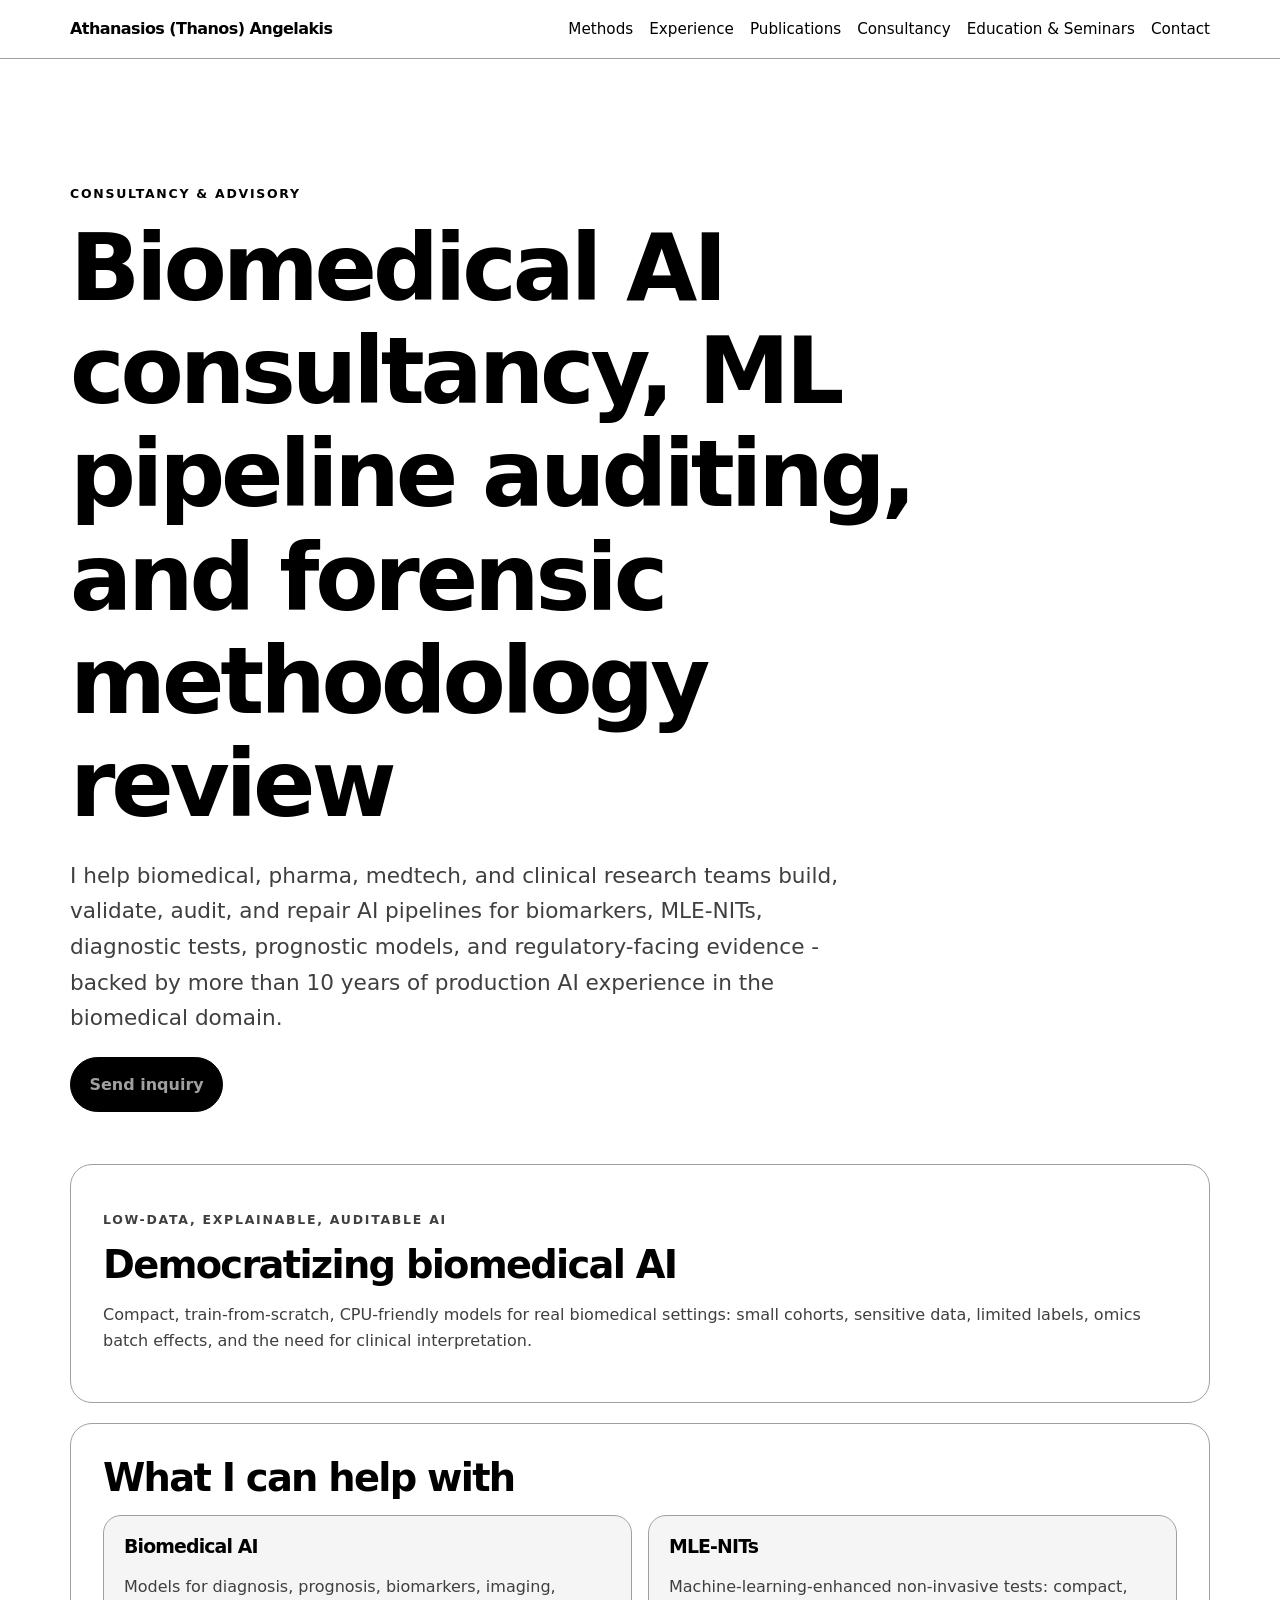
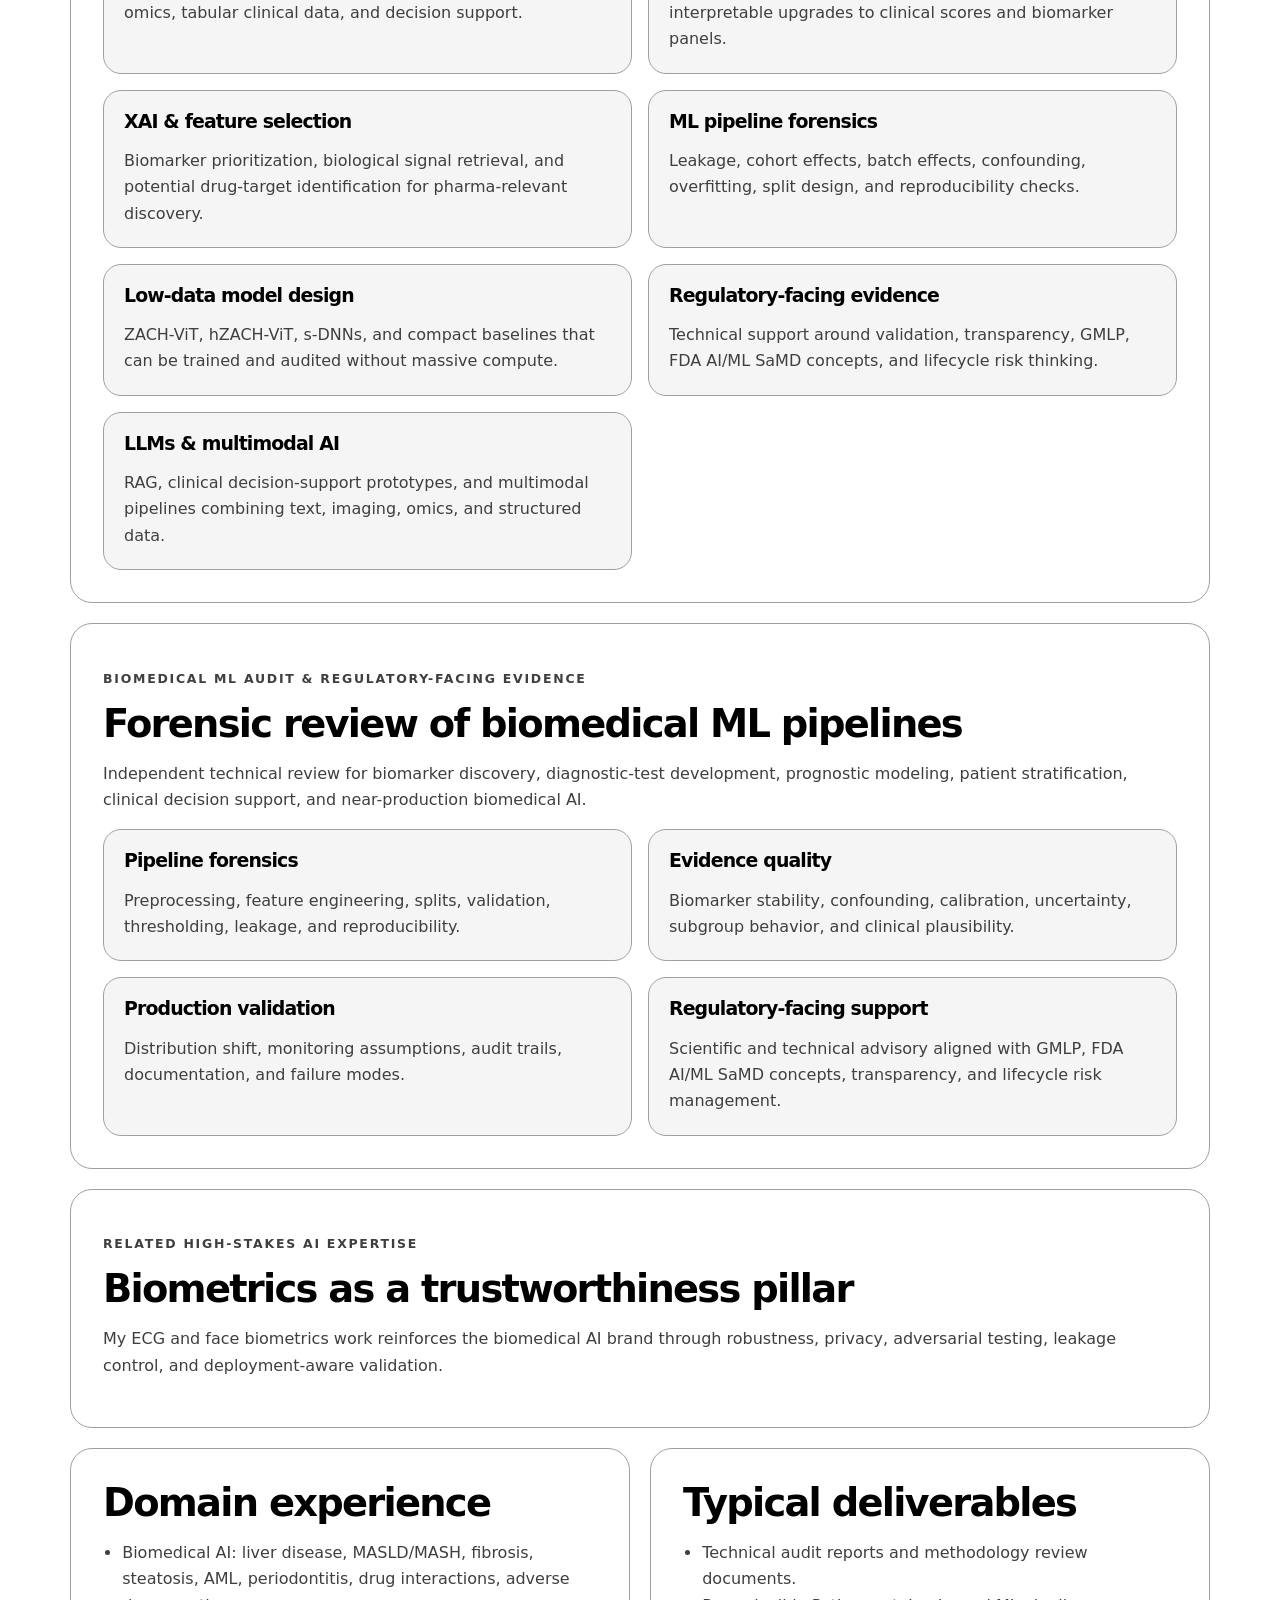
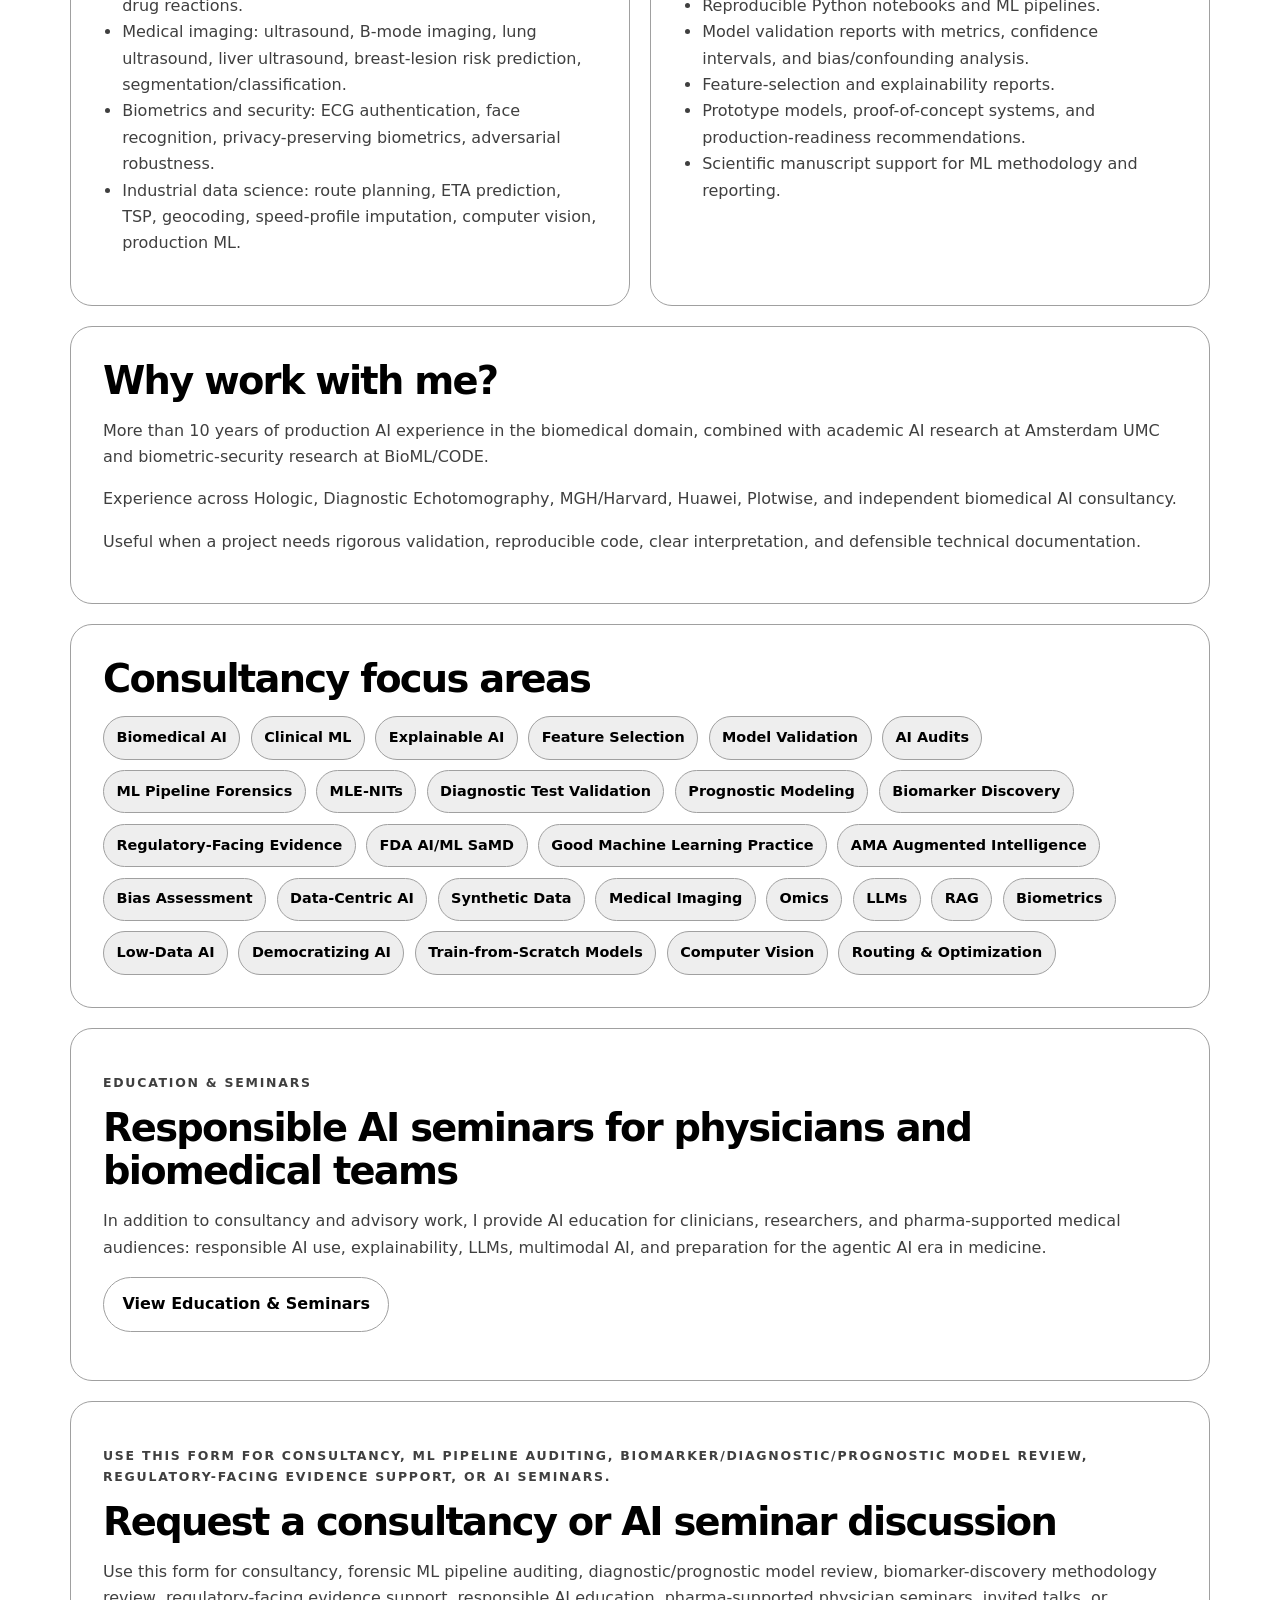
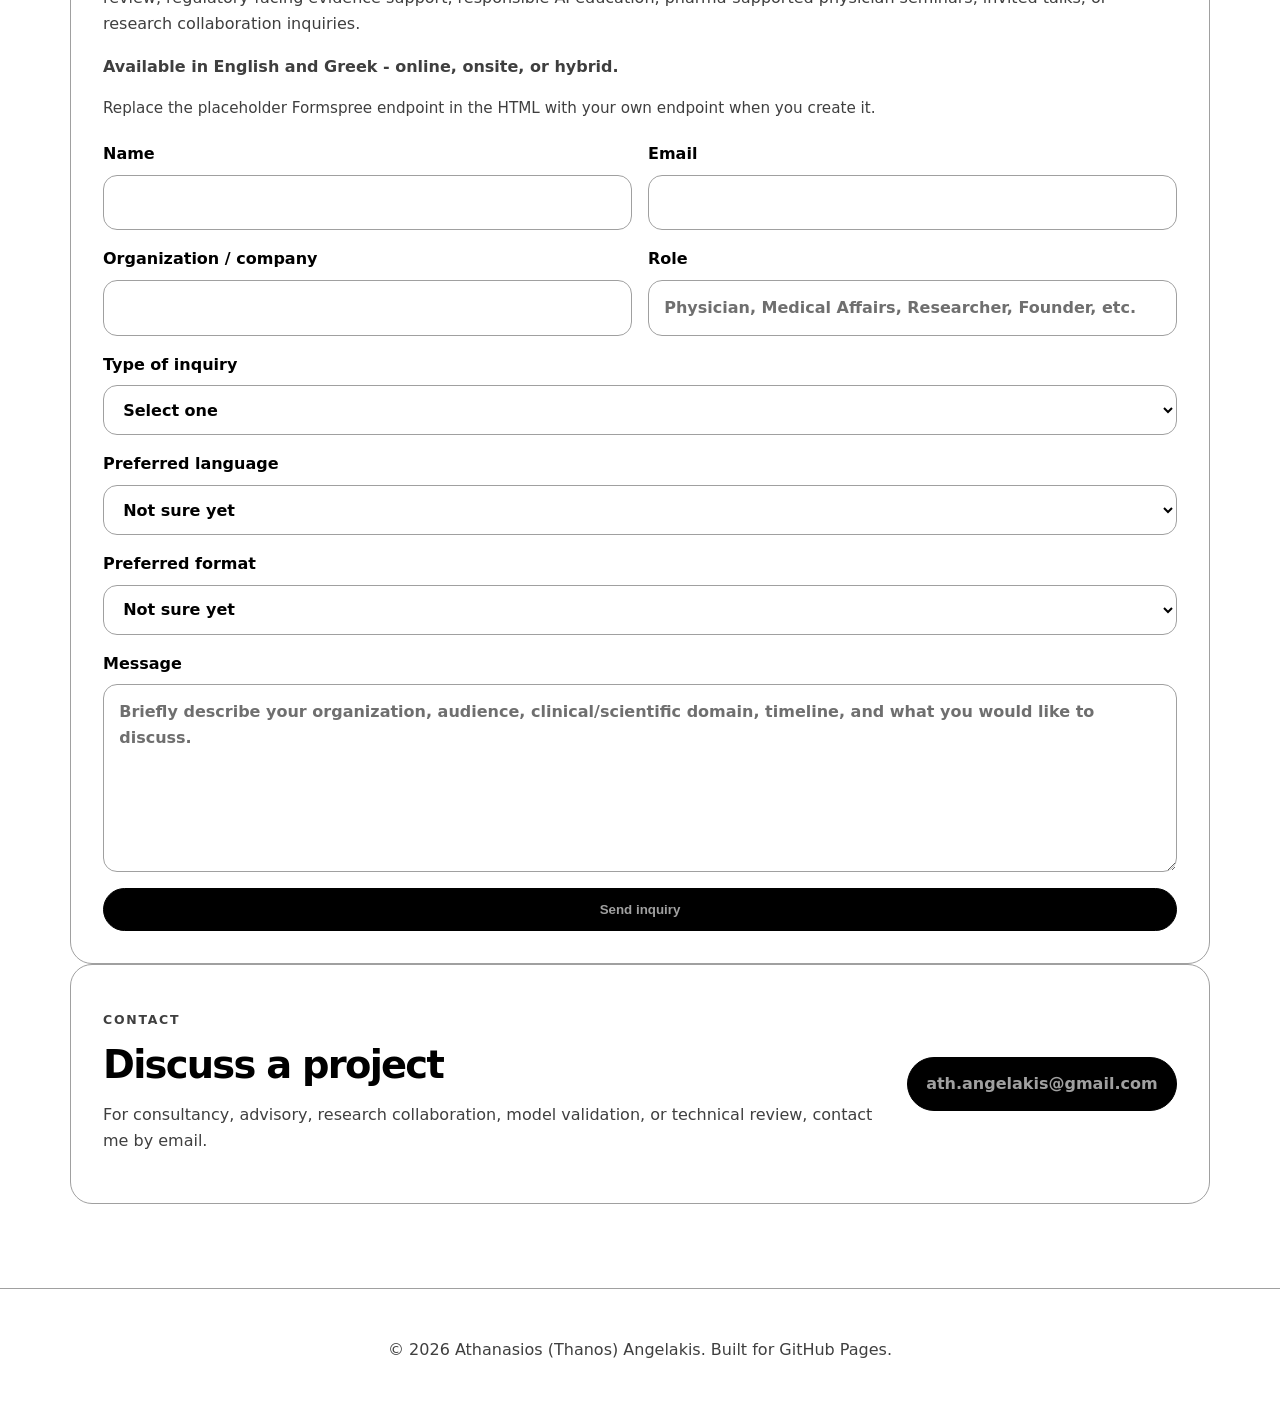
==== commit 6a061944: "Update consultancy.html" ====
--- a/consultancy.html
+++ b/consultancy.html
@@ -178,7 +178,7 @@
 <p class="availability">Available in English and Greek - online, onsite, or hybrid.</p>
 <p class="form-note">Replace the placeholder Formspree endpoint in the HTML with your own endpoint when you create it.</p>
 
-<form action="https://formspree.io/f/YOUR_FORM_ID" class="contact-form" method="POST">
+<form action="https://formspree.io/f/mdajqyvg" class="contact-form" method="POST">
 <div class="form-row">
 <label>
  Name
@@ -243,10 +243,6 @@
 </label>
 <input name="_subject" type="hidden" value="New inquiry from athanasiosangelakis.com"/>
 <button class="button primary" type="submit">Send inquiry</button>
-<p class="form-note">
- Until the Formspree endpoint is added, you can still contact me directly at
- <a href="mailto:ath.angelakis@gmail.com">ath.angelakis@gmail.com</a>.
- </p>
 </form>
 </section>
 <section class="notice">
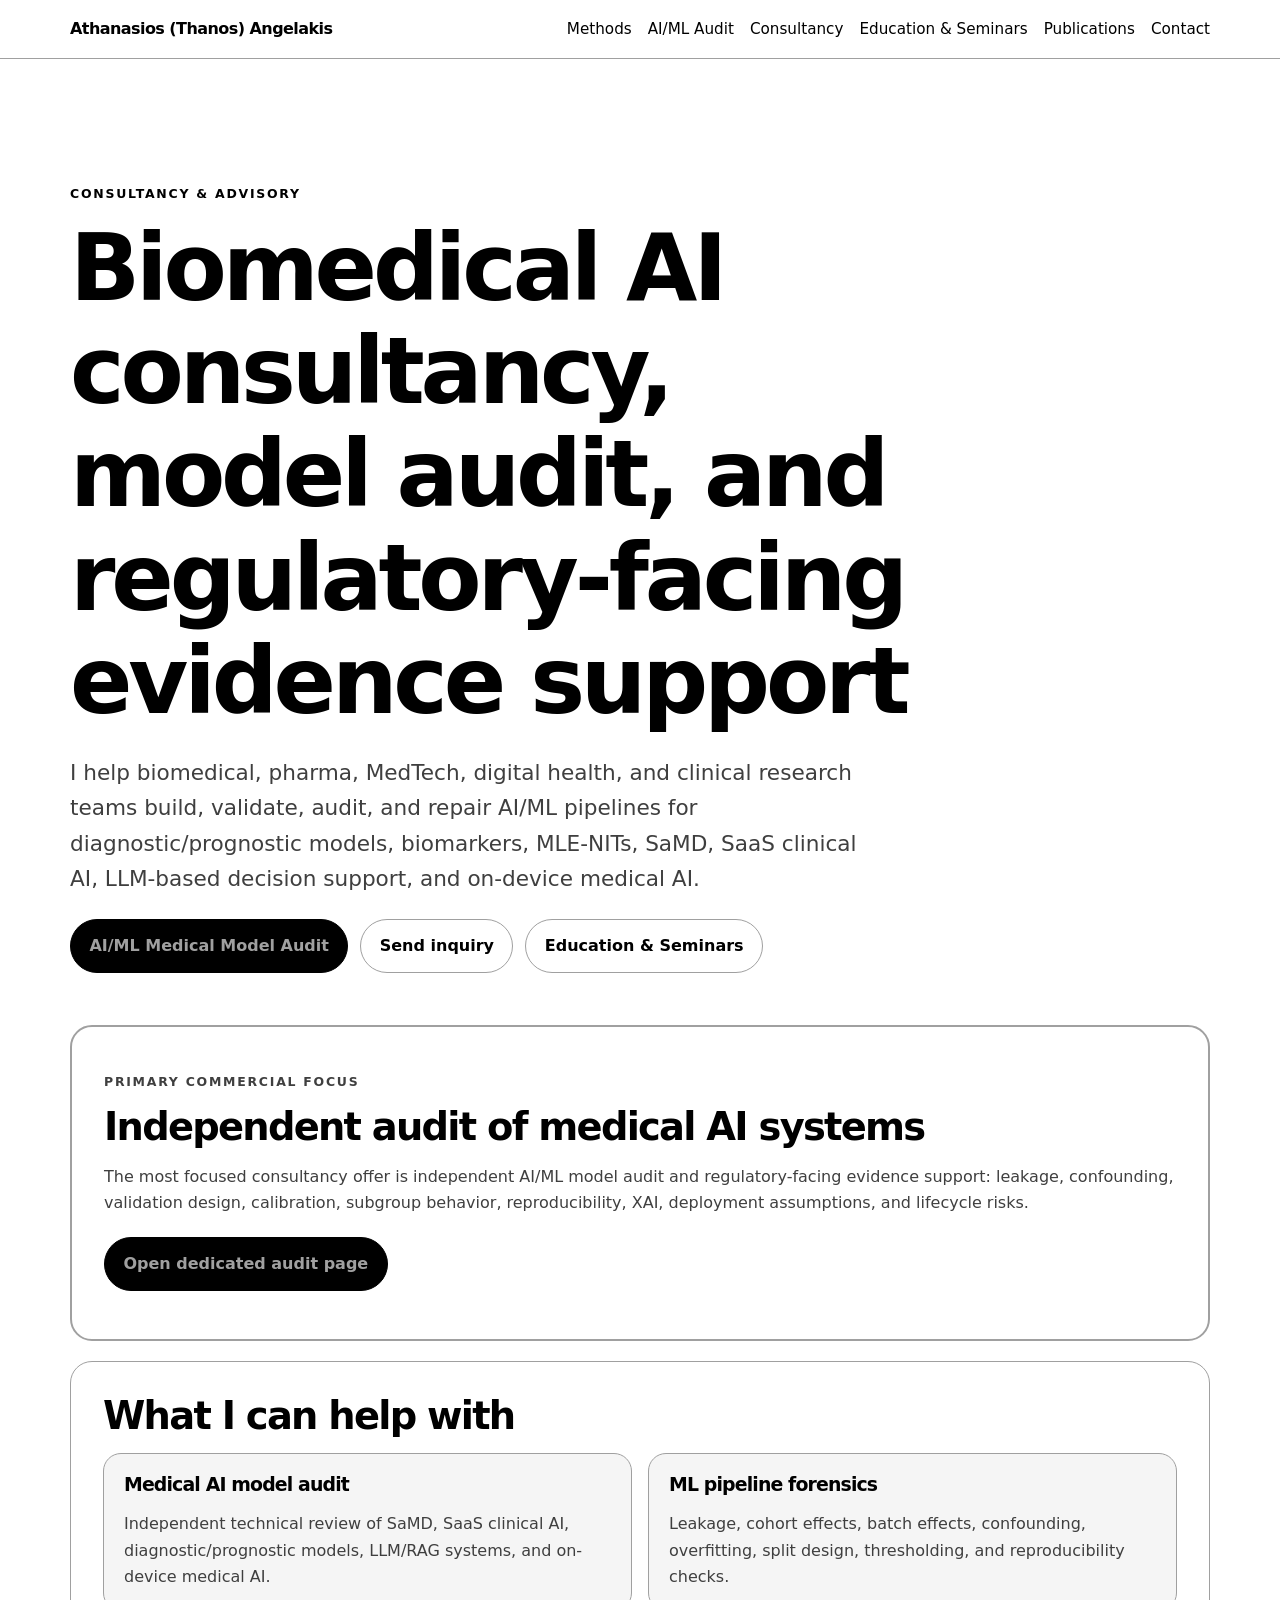
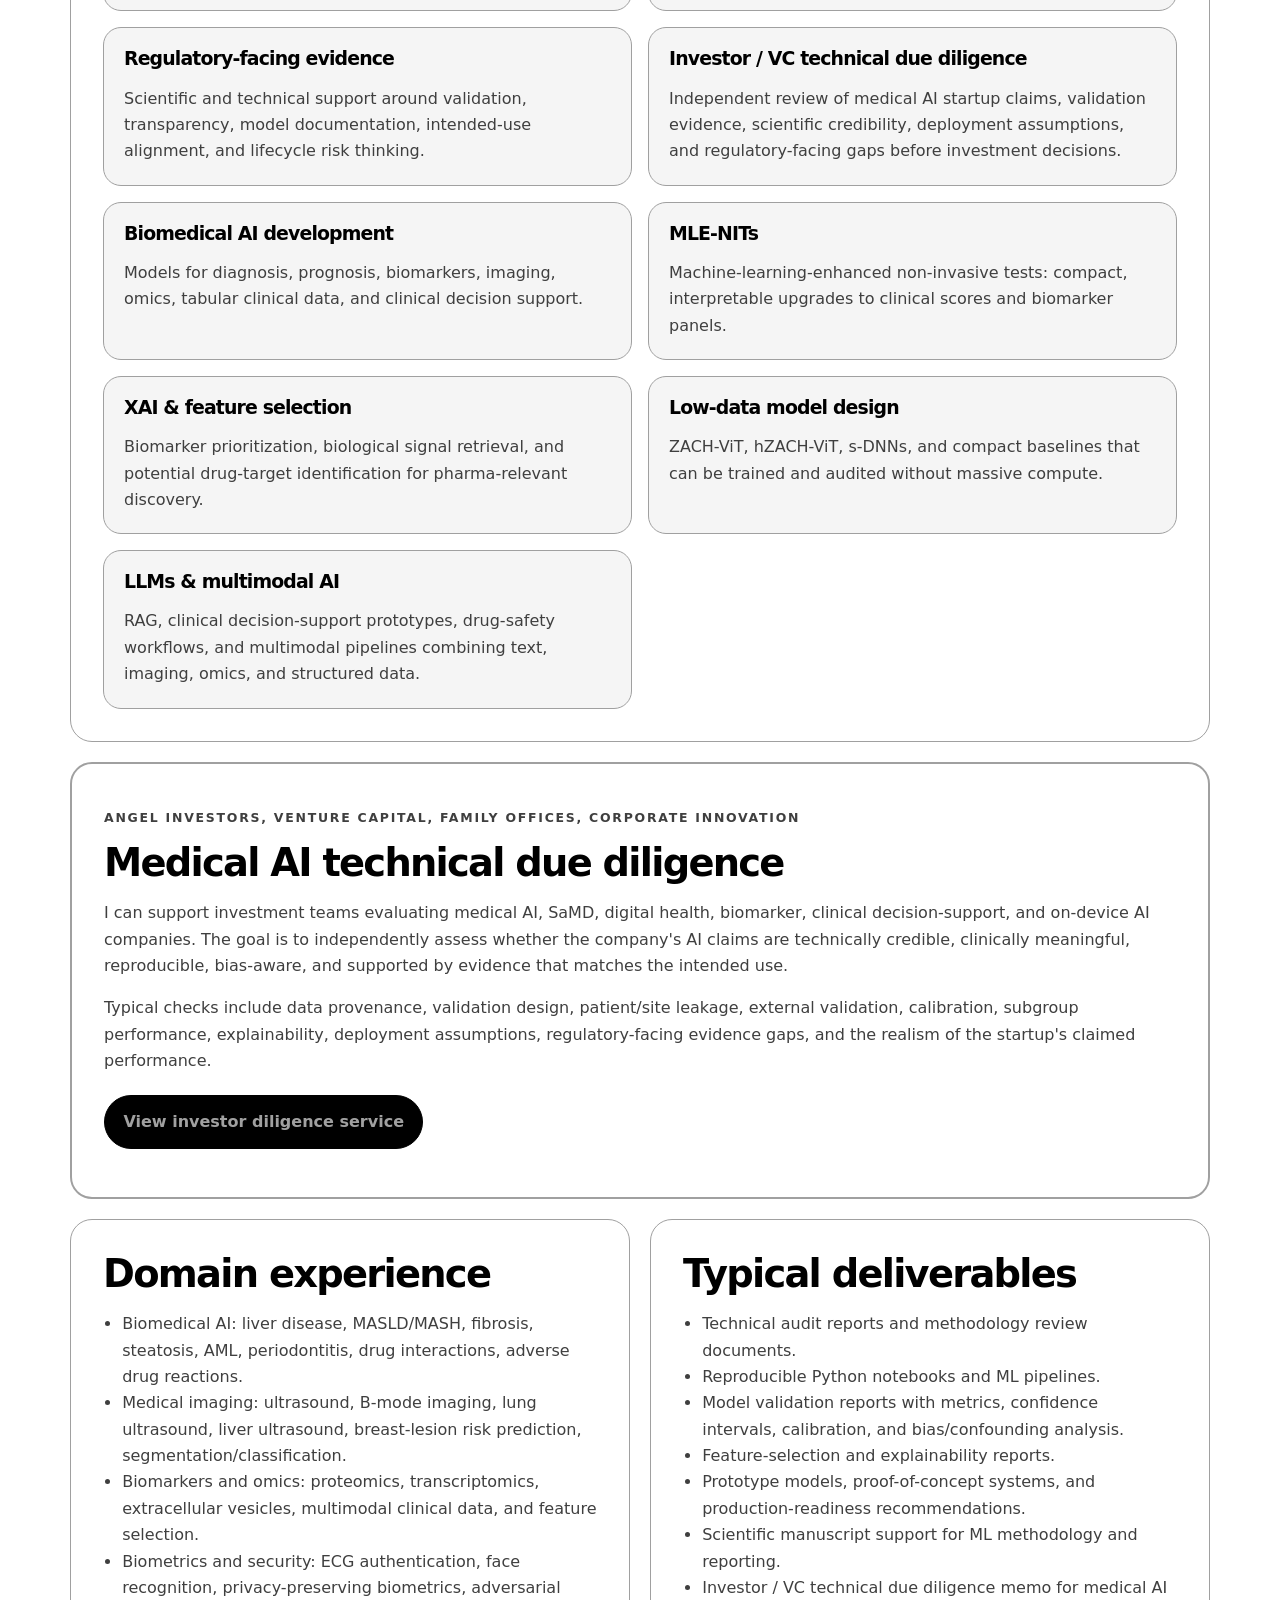
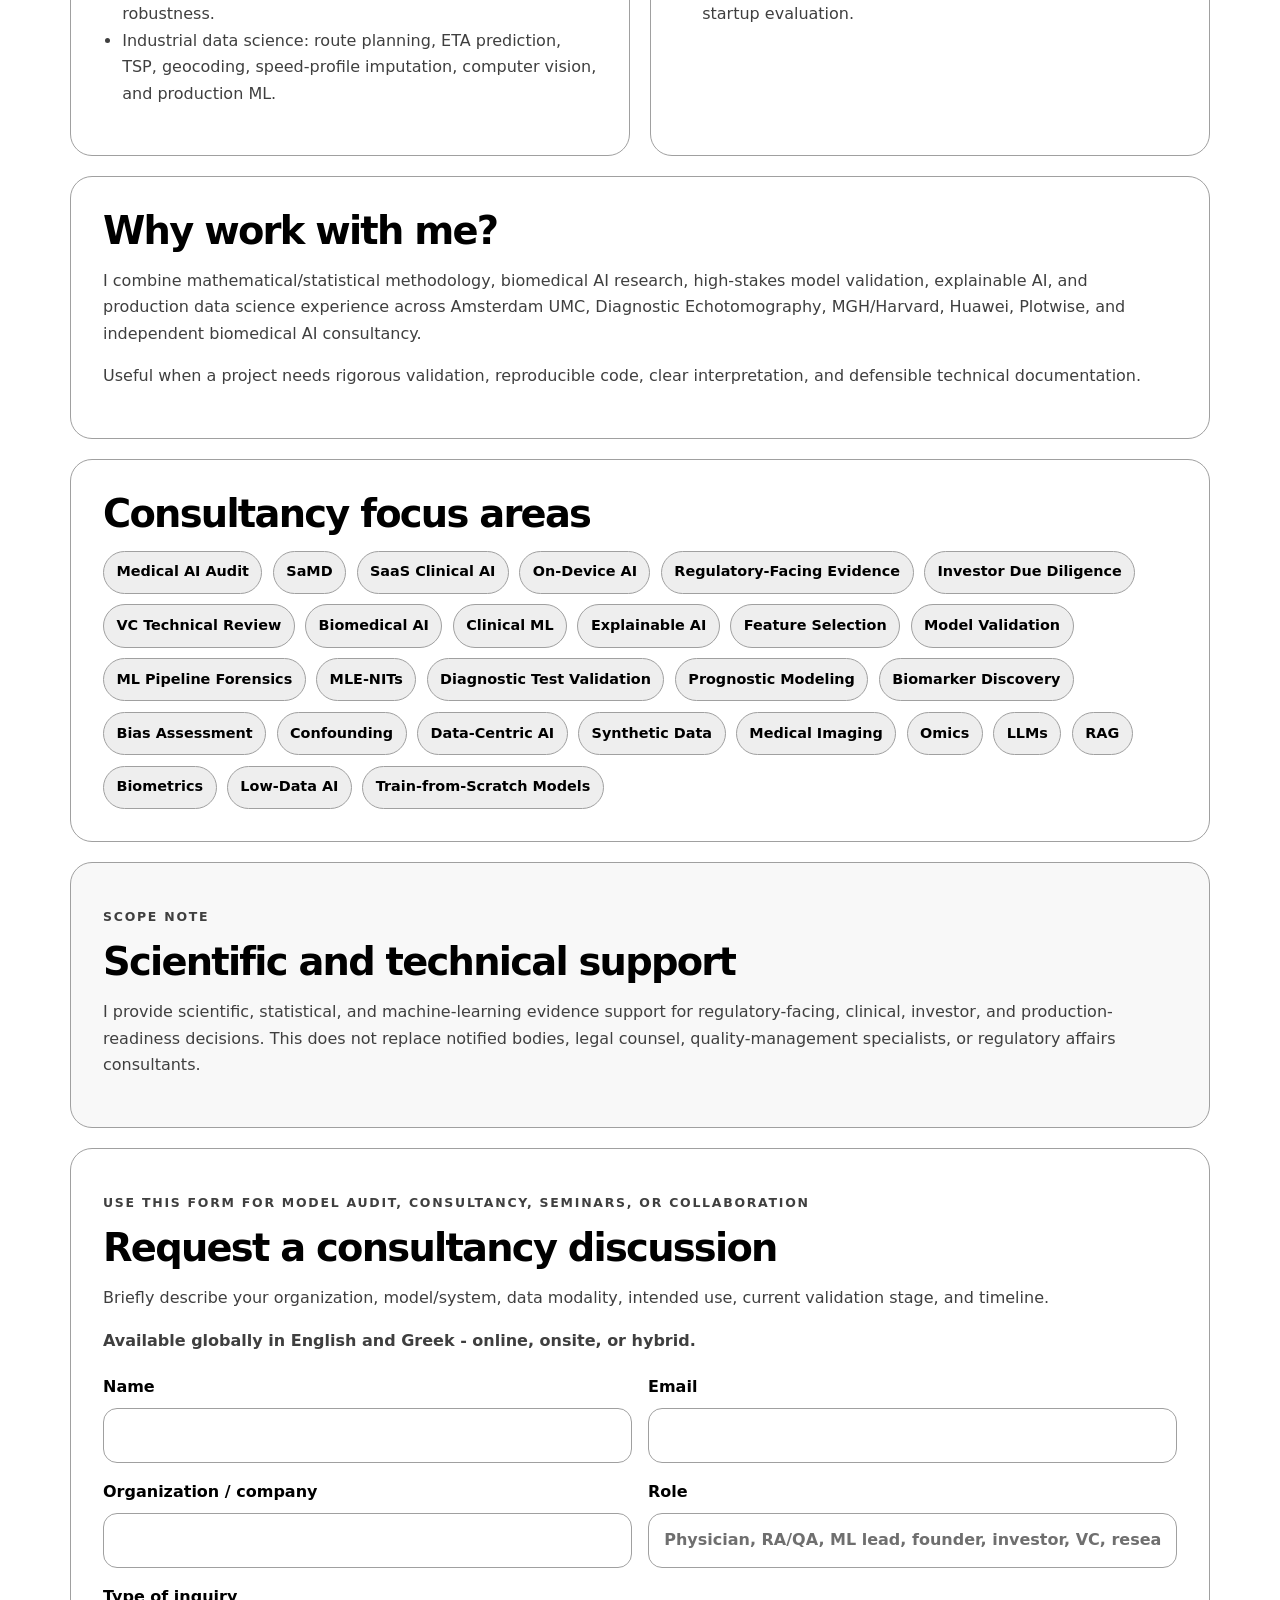
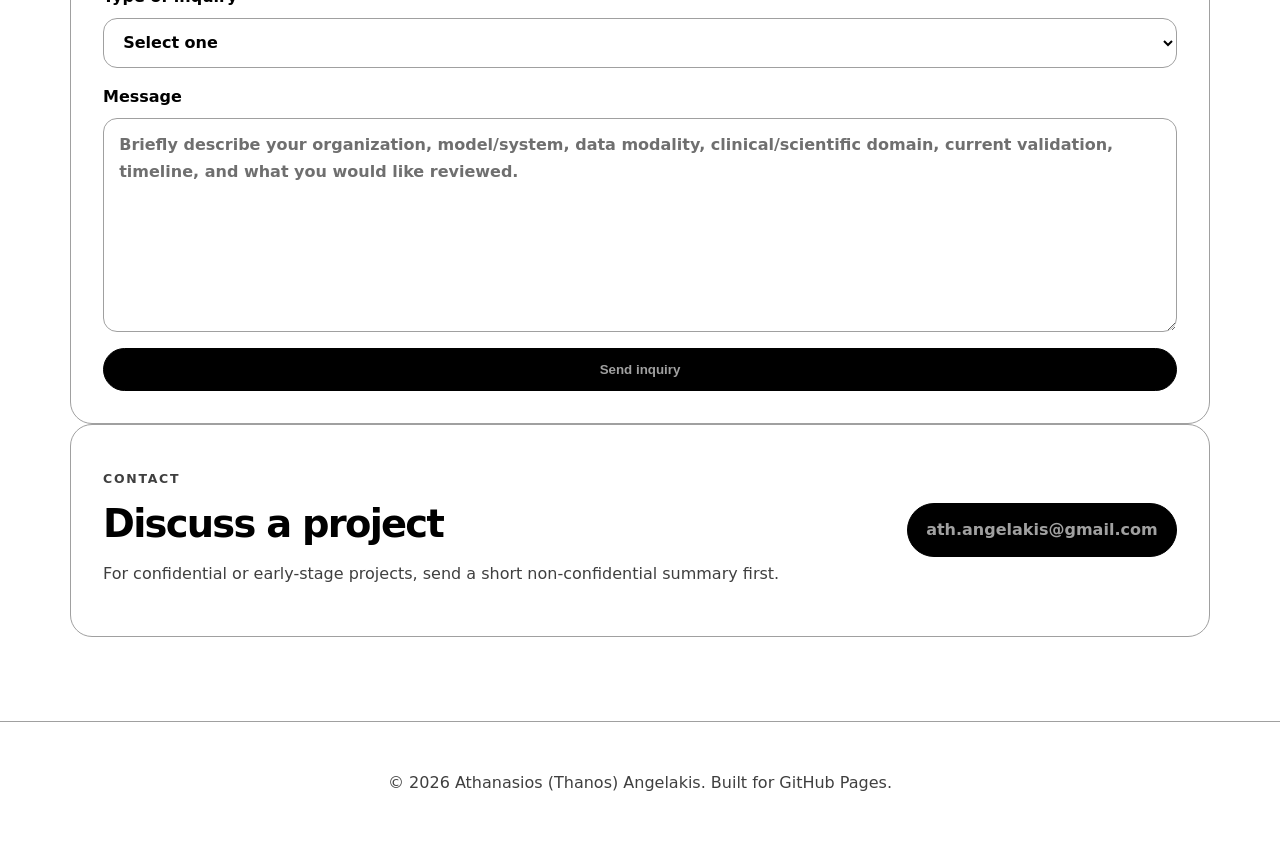
==== commit 35ff457f: "Add files via upload" ====
--- a/consultancy.html
+++ b/consultancy.html
@@ -1,5 +1,4 @@
 <!DOCTYPE html>
-
 <html lang="en">
 <head>
 <meta charset="utf-8"/>
@@ -8,11 +7,10 @@
 <meta content="#000000" name="theme-color"/>
 <link href="assets/style.css" rel="stylesheet"/>
 <title>Consultancy | Athanasios (Thanos) Angelakis</title>
-<meta content="Biomedical AI consultancy, ML pipeline auditing, forensic methodology review, biomarker discovery, diagnostic and prognostic model validation, and regulatory-facing evidence support by Athanasios (Thanos) Angelakis." name="description"/>
+<meta content="Biomedical AI consultancy, ML pipeline auditing, regulatory-facing evidence support, biomarker discovery, diagnostic/prognostic model validation, XAI, SaMD, SaaS clinical AI, and on-device medical AI advisory." name="description"/>
 <meta content="Consultancy | Athanasios (Thanos) Angelakis" property="og:title"/>
 <meta content="Biomedical AI consultancy, ML pipeline forensics, diagnostic/prognostic model validation, biomarker discovery, and regulatory-facing evidence support." property="og:description"/>
 <meta content="website" property="og:type"/>
-
 <script async="" src="https://plausible.io/js/pa-X5d4AI5vOX1eDQTtaySWo.js"></script>
 <script>
  window.plausible=window.plausible||function(){(plausible.q=plausible.q||[]).push(arguments)},plausible.init=plausible.init||function(i){plausible.o=i||{}};
@@ -25,10 +23,10 @@
 <a class="brand" href="index.html">Athanasios (Thanos) Angelakis</a>
 <div class="nav-links">
 <a href="index.html#methods">Methods</a>
-<a href="index.html#experience">Experience</a>
-<a href="index.html#publications">Publications</a>
+<a href="medical-ai-model-audit.html">AI/ML Audit</a>
 <a href="consultancy.html">Consultancy</a>
 <a href="seminars.html">Education &amp; Seminars</a>
+<a href="index.html#publications">Publications</a>
 <a href="index.html#contact">Contact</a>
 </div>
 </nav>
@@ -36,74 +34,54 @@
 <main>
 <section class="page-hero">
 <p class="eyebrow">Consultancy &amp; Advisory</p>
-<h1>Biomedical AI consultancy, ML pipeline auditing, and forensic methodology review</h1>
-<p class="subtitle">I help biomedical, pharma, medtech, and clinical research teams build, validate, audit, and repair AI pipelines for biomarkers, MLE-NITs, diagnostic tests, prognostic models, and regulatory-facing evidence - backed by more than 10 years of production AI experience in the biomedical domain.</p>
+<h1>Biomedical AI consultancy, model audit, and regulatory-facing evidence support</h1>
+<p class="subtitle">I help biomedical, pharma, MedTech, digital health, and clinical research teams build, validate, audit, and repair AI/ML pipelines for diagnostic/prognostic models, biomarkers, MLE-NITs, SaMD, SaaS clinical AI, LLM-based decision support, and on-device medical AI.</p>
 <div class="hero-actions">
-<a class="button primary" href="#consultancy-request">Send inquiry</a>
+<a class="button primary" href="medical-ai-model-audit.html">AI/ML Medical Model Audit</a>
+<a class="button secondary" href="#consultancy-request">Send inquiry</a>
+<a class="button secondary" href="seminars.html">Education &amp; Seminars</a>
 </div>
 </section>
-<section class="card">
-<p class="label">Low-data, explainable, auditable AI</p>
-<h2>Democratizing biomedical AI</h2>
-<p>Compact, train-from-scratch, CPU-friendly models for real biomedical settings: small cohorts, sensitive data, limited labels, omics batch effects, and the need for clinical interpretation.</p>
+
+<section class="card emphasis-card">
+<p class="label">Primary commercial focus</p>
+<h2>Independent audit of medical AI systems</h2>
+<p>The most focused consultancy offer is independent AI/ML model audit and regulatory-facing evidence support: leakage, confounding, validation design, calibration, subgroup behavior, reproducibility, XAI, deployment assumptions, and lifecycle risks.</p>
+<p class="inline-cta"><a class="button primary" href="medical-ai-model-audit.html">Open dedicated audit page</a></p>
 </section>
+
 <section class="card">
 <h2>What I can help with</h2>
 <div class="method-grid">
-<article>
-<h3>Biomedical AI</h3>
-<p>Models for diagnosis, prognosis, biomarkers, imaging, omics, tabular clinical data, and decision support.</p>
-</article>
-<article>
-<h3>MLE-NITs</h3>
-<p>Machine-learning-enhanced non-invasive tests: compact, interpretable upgrades to clinical scores and biomarker panels.</p>
-</article>
-<article>
-<h3>XAI &amp; feature selection</h3>
-<p>Biomarker prioritization, biological signal retrieval, and potential drug-target identification for pharma-relevant discovery.</p>
-</article>
-<article>
-<h3>ML pipeline forensics</h3>
-<p>Leakage, cohort effects, batch effects, confounding, overfitting, split design, and reproducibility checks.</p>
-</article>
-<article>
-<h3>Low-data model design</h3>
-<p>ZACH-ViT, hZACH-ViT, s-DNNs, and compact baselines that can be trained and audited without massive compute.</p>
-</article>
-<article>
-<h3>Regulatory-facing evidence</h3>
-<p>Technical support around validation, transparency, GMLP, FDA AI/ML SaMD concepts, and lifecycle risk thinking.</p>
-</article>
-<article>
-<h3>LLMs &amp; multimodal AI</h3>
-<p>RAG, clinical decision-support prototypes, and multimodal pipelines combining text, imaging, omics, and structured data.</p>
-</article>
+<article><h3>Medical AI model audit</h3><p>Independent technical review of SaMD, SaaS clinical AI, diagnostic/prognostic models, LLM/RAG systems, and on-device medical AI.</p></article>
+<article><h3>ML pipeline forensics</h3><p>Leakage, cohort effects, batch effects, confounding, overfitting, split design, thresholding, and reproducibility checks.</p></article>
+<article><h3>Regulatory-facing evidence</h3><p>Scientific and technical support around validation, transparency, model documentation, intended-use alignment, and lifecycle risk thinking.</p></article>
+<article><h3>Investor / VC technical due diligence</h3><p>Independent review of medical AI startup claims, validation evidence, scientific credibility, deployment assumptions, and regulatory-facing gaps before investment decisions.</p></article>
+<article><h3>Biomedical AI development</h3><p>Models for diagnosis, prognosis, biomarkers, imaging, omics, tabular clinical data, and clinical decision support.</p></article>
+<article><h3>MLE-NITs</h3><p>Machine-learning-enhanced non-invasive tests: compact, interpretable upgrades to clinical scores and biomarker panels.</p></article>
+<article><h3>XAI &amp; feature selection</h3><p>Biomarker prioritization, biological signal retrieval, and potential drug-target identification for pharma-relevant discovery.</p></article>
+<article><h3>Low-data model design</h3><p>ZACH-ViT, hZACH-ViT, s-DNNs, and compact baselines that can be trained and audited without massive compute.</p></article>
+<article><h3>LLMs &amp; multimodal AI</h3><p>RAG, clinical decision-support prototypes, drug-safety workflows, and multimodal pipelines combining text, imaging, omics, and structured data.</p></article>
 </div>
 </section>
-<section class="card">
-<p class="label">Biomedical ML audit &amp; regulatory-facing evidence</p>
-<h2>Forensic review of biomedical ML pipelines</h2>
-<p>Independent technical review for biomarker discovery, diagnostic-test development, prognostic modeling, patient stratification, clinical decision support, and near-production biomedical AI.</p>
-<div class="method-grid">
-<article><h3>Pipeline forensics</h3><p>Preprocessing, feature engineering, splits, validation, thresholding, leakage, and reproducibility.</p></article>
-<article><h3>Evidence quality</h3><p>Biomarker stability, confounding, calibration, uncertainty, subgroup behavior, and clinical plausibility.</p></article>
-<article><h3>Production validation</h3><p>Distribution shift, monitoring assumptions, audit trails, documentation, and failure modes.</p></article>
-<article><h3>Regulatory-facing support</h3><p>Scientific and technical advisory aligned with GMLP, FDA AI/ML SaMD concepts, transparency, and lifecycle risk management.</p></article>
-</div>
+
+<section class="card emphasis-card" id="investor-due-diligence">
+<p class="label">Angel investors, venture capital, family offices, corporate innovation</p>
+<h2>Medical AI technical due diligence</h2>
+<p>I can support investment teams evaluating medical AI, SaMD, digital health, biomarker, clinical decision-support, and on-device AI companies. The goal is to independently assess whether the company's AI claims are technically credible, clinically meaningful, reproducible, bias-aware, and supported by evidence that matches the intended use.</p>
+<p>Typical checks include data provenance, validation design, patient/site leakage, external validation, calibration, subgroup performance, explainability, deployment assumptions, regulatory-facing evidence gaps, and the realism of the startup's claimed performance.</p>
+<p class="inline-cta"><a class="button primary" href="medical-ai-model-audit.html#investor-due-diligence">View investor diligence service</a></p>
 </section>
-<section class="card">
-<p class="label">Related high-stakes AI expertise</p>
-<h2>Biometrics as a trustworthiness pillar</h2>
-<p>My ECG and face biometrics work reinforces the biomedical AI brand through robustness, privacy, adversarial testing, leakage control, and deployment-aware validation.</p>
-</section>
+
 <section class="grid two">
 <article class="card">
 <h2>Domain experience</h2>
 <ul>
 <li>Biomedical AI: liver disease, MASLD/MASH, fibrosis, steatosis, AML, periodontitis, drug interactions, adverse drug reactions.</li>
 <li>Medical imaging: ultrasound, B-mode imaging, lung ultrasound, liver ultrasound, breast-lesion risk prediction, segmentation/classification.</li>
+<li>Biomarkers and omics: proteomics, transcriptomics, extracellular vesicles, multimodal clinical data, and feature selection.</li>
 <li>Biometrics and security: ECG authentication, face recognition, privacy-preserving biometrics, adversarial robustness.</li>
-<li>Industrial data science: route planning, ETA prediction, TSP, geocoding, speed-profile imputation, computer vision, production ML.</li>
+<li>Industrial data science: route planning, ETA prediction, TSP, geocoding, speed-profile imputation, computer vision, and production ML.</li>
 </ul>
 </article>
 <article class="card">
@@ -111,148 +89,75 @@
 <ul>
 <li>Technical audit reports and methodology review documents.</li>
 <li>Reproducible Python notebooks and ML pipelines.</li>
-<li>Model validation reports with metrics, confidence intervals, and bias/confounding analysis.</li>
+<li>Model validation reports with metrics, confidence intervals, calibration, and bias/confounding analysis.</li>
 <li>Feature-selection and explainability reports.</li>
 <li>Prototype models, proof-of-concept systems, and production-readiness recommendations.</li>
 <li>Scientific manuscript support for ML methodology and reporting.</li>
+<li>Investor / VC technical due diligence memo for medical AI startup evaluation.</li>
 </ul>
 </article>
 </section>
+
 <section class="card">
 <h2>Why work with me?</h2>
-<p>More than 10 years of production AI experience in the biomedical domain, combined with academic AI research at Amsterdam UMC and biometric-security research at BioML/CODE.</p>
-<p>Experience across Hologic, Diagnostic Echotomography, MGH/Harvard, Huawei, Plotwise, and independent biomedical AI consultancy.</p>
+<p>I combine mathematical/statistical methodology, biomedical AI research, high-stakes model validation, explainable AI, and production data science experience across Amsterdam UMC, Diagnostic Echotomography, MGH/Harvard, Huawei, Plotwise, and independent biomedical AI consultancy.</p>
 <p>Useful when a project needs rigorous validation, reproducible code, clear interpretation, and defensible technical documentation.</p>
 </section>
+
 <section class="card">
 <h2>Consultancy focus areas</h2>
 <div class="pill-row">
-<span>Biomedical AI</span>
-<span>Clinical ML</span>
-<span>Explainable AI</span>
-<span>Feature Selection</span>
-<span>Model Validation</span>
-<span>AI Audits</span>
-<span>ML Pipeline Forensics</span>
-<span>MLE-NITs</span>
-<span>Diagnostic Test Validation</span>
-<span>Prognostic Modeling</span>
-<span>Biomarker Discovery</span>
-<span>Regulatory-Facing Evidence</span>
-<span>FDA AI/ML SaMD</span>
-<span>Good Machine Learning Practice</span>
-<span>AMA Augmented Intelligence</span>
-<span>Bias Assessment</span>
-<span>Data-Centric AI</span>
-<span>Synthetic Data</span>
-<span>Medical Imaging</span>
-<span>Omics</span>
-<span>LLMs</span>
-<span>RAG</span>
-<span>Biometrics</span>
-<span>Low-Data AI</span>
-<span>Democratizing AI</span>
-<span>Train-from-Scratch Models</span>
-<span>Computer Vision</span>
-<span>Routing &amp; Optimization</span>
+<span>Medical AI Audit</span><span>SaMD</span><span>SaaS Clinical AI</span><span>On-Device AI</span><span>Regulatory-Facing Evidence</span><span>Investor Due Diligence</span><span>VC Technical Review</span><span>Biomedical AI</span><span>Clinical ML</span><span>Explainable AI</span><span>Feature Selection</span><span>Model Validation</span><span>ML Pipeline Forensics</span><span>MLE-NITs</span><span>Diagnostic Test Validation</span><span>Prognostic Modeling</span><span>Biomarker Discovery</span><span>Bias Assessment</span><span>Confounding</span><span>Data-Centric AI</span><span>Synthetic Data</span><span>Medical Imaging</span><span>Omics</span><span>LLMs</span><span>RAG</span><span>Biometrics</span><span>Low-Data AI</span><span>Train-from-Scratch Models</span>
 </div>
 </section>
-<section class="card">
-<p class="label">Education &amp; Seminars</p>
-<h2>Responsible AI seminars for physicians and biomedical teams</h2>
-<p>
- In addition to consultancy and advisory work, I provide AI education for clinicians, researchers,
- and pharma-supported medical audiences: responsible AI use, explainability, LLMs, multimodal AI,
- and preparation for the agentic AI era in medicine.
- </p>
-<p><a class="button secondary" href="seminars.html">View Education &amp; Seminars</a></p>
+
+<section class="card disclaimer-card">
+<p class="label">Scope note</p>
+<h2>Scientific and technical support</h2>
+<p>I provide scientific, statistical, and machine-learning evidence support for regulatory-facing, clinical, investor, and production-readiness decisions. This does not replace notified bodies, legal counsel, quality-management specialists, or regulatory affairs consultants.</p>
 </section>
+
 <section class="card" id="consultancy-request">
-<p class="label">Use this form for consultancy, ML pipeline auditing, biomarker/diagnostic/prognostic model review, regulatory-facing evidence support, or AI seminars.</p>
-<h2>Request a consultancy or AI seminar discussion</h2>
-<p>
- Use this form for consultancy, forensic ML pipeline auditing, diagnostic/prognostic model review,
- biomarker-discovery methodology review, regulatory-facing evidence support, responsible AI education,
- pharma-supported physician seminars, invited talks, or research collaboration inquiries.
- </p>
-<p class="availability">Available in English and Greek - online, onsite, or hybrid.</p>
-<p class="form-note">Replace the placeholder Formspree endpoint in the HTML with your own endpoint when you create it.</p>
-
+<p class="label">Use this form for model audit, consultancy, seminars, or collaboration</p>
+<h2>Request a consultancy discussion</h2>
+<p>Briefly describe your organization, model/system, data modality, intended use, current validation stage, and timeline.</p>
+<p class="availability">Available globally in English and Greek - online, onsite, or hybrid.</p>
 <form action="https://formspree.io/f/mdajqyvg" class="contact-form" method="POST">
 <div class="form-row">
-<label>
- Name
- <input autocomplete="name" name="name" required="" type="text"/>
-</label>
-<label>
- Email
- <input autocomplete="email" name="email" required="" type="email"/>
-</label>
+<label>Name<input autocomplete="name" name="name" required="" type="text"/></label>
+<label>Email<input autocomplete="email" name="email" required="" type="email"/></label>
 </div>
 <div class="form-row">
-<label>
- Organization / company
- <input autocomplete="organization" name="organization" type="text"/>
-</label>
-<label>
- Role
- <input name="role" placeholder="Physician, Medical Affairs, Researcher, Founder, etc." type="text"/>
-</label>
+<label>Organization / company<input autocomplete="organization" name="organization" type="text"/></label>
+<label>Role<input name="role" placeholder="Physician, RA/QA, ML lead, founder, investor, VC, researcher, etc." type="text"/></label>
 </div>
-<label>
- Type of inquiry
- <select name="inquiry_type" required="">
+<label>Type of inquiry
+<select name="inquiry_type" required="">
 <option value="">Select one</option>
-<option value="AI seminar for physicians or biomedical teams">AI seminar for physicians or biomedical teams</option>
-<option value="Pharma-supported medical education">Pharma-supported medical education</option>
-<option value="Consultancy or advisory">Consultancy or advisory</option>
-<option value="AI model audit or methodology review">AI model audit or methodology review</option>
+<option value="AI/ML medical model audit">AI/ML medical model audit</option>
+<option value="Regulatory-facing evidence support">Regulatory-facing evidence support</option>
+<option value="Investor / VC technical due diligence">Investor / VC technical due diligence</option>
 <option value="Biomedical ML pipeline forensic review">Biomedical ML pipeline forensic review</option>
 <option value="Biomarker / diagnostic / prognostic model validation">Biomarker / diagnostic / prognostic model validation</option>
 <option value="MLE-NIT development or validation">MLE-NIT development or validation</option>
-<option value="Regulatory-facing AI evidence support">Regulatory-facing AI evidence support</option>
+<option value="LLM / RAG clinical AI review">LLM / RAG clinical AI review</option>
+<option value="AI seminar for physicians or biomedical teams">AI seminar for physicians or biomedical teams</option>
 <option value="Research collaboration">Research collaboration</option>
 <option value="Invited talk or workshop">Invited talk or workshop</option>
 <option value="Other">Other</option>
 </select>
 </label>
-<label>
- Preferred language
- <select name="preferred_language">
-<option value="Not sure yet">Not sure yet</option>
-<option value="English">English</option>
-<option value="Greek">Greek</option>
-<option value="English and Greek">English and Greek</option>
-</select>
-</label>
-<label>
- Preferred format
- <select name="preferred_format">
-<option value="Not sure yet">Not sure yet</option>
-<option value="Online meeting">Online meeting</option>
-<option value="In-person seminar">In-person seminar</option>
-<option value="60-90 minute keynote">60-90 minute keynote</option>
-<option value="Half-day workshop">Half-day workshop</option>
-<option value="Full-day training">Full-day training</option>
-<option value="Longer advisory project">Longer advisory project</option>
-</select>
-</label>
-<label>
- Message
- <textarea name="message" placeholder="Briefly describe your organization, audience, clinical/scientific domain, timeline, and what you would like to discuss." required="" rows="6"></textarea>
-</label>
-<input name="_subject" type="hidden" value="New inquiry from athanasiosangelakis.com"/>
+<label>Message<textarea name="message" placeholder="Briefly describe your organization, model/system, data modality, clinical/scientific domain, current validation, timeline, and what you would like reviewed." required="" rows="7"></textarea></label>
+<input name="_subject" type="hidden" value="New consultancy inquiry from Athanasios Angelakis website"/>
 <button class="button primary" type="submit">Send inquiry</button>
 </form>
 </section>
+
 <section class="notice">
 <div>
 <p class="label">Contact</p>
 <h2>Discuss a project</h2>
-<p>
- For consultancy, advisory, research collaboration, model validation, or technical review,
- contact me by email.
- </p>
+<p>For confidential or early-stage projects, send a short non-confidential summary first.</p>
 </div>
 <a class="button primary" href="mailto:ath.angelakis@gmail.com">ath.angelakis@gmail.com</a>
 </section>
@@ -260,8 +165,6 @@
 <footer class="footer">
 <p>© <span id="year"></span> Athanasios (Thanos) Angelakis. Built for GitHub Pages.</p>
 </footer>
-<script>
- document.getElementById("year").textContent = new Date().getFullYear();
- </script>
+<script>document.getElementById("year").textContent = new Date().getFullYear();</script>
 </body>
 </html>
--- a/assets/style.css
+++ b/assets/style.css
@@ -448,3 +448,59 @@
   color: var(--ink);
   margin: 0.8rem 0 1rem;
 }
+
+
+/* Commercial medical AI audit additions */
+.emphasis-card {
+  border-width: 2px;
+}
+
+.audit-hero h1 {
+  max-width: 980px;
+}
+
+.audit-checklist ul {
+  columns: 2;
+  column-gap: 2.5rem;
+}
+
+.audit-checklist li {
+  break-inside: avoid;
+  margin-bottom: 0.65rem;
+}
+
+.package-grid {
+  display: grid;
+  grid-template-columns: repeat(4, minmax(0, 1fr));
+  gap: 1rem;
+}
+
+.package-grid article {
+  border: 1px solid var(--line);
+  background: rgba(160, 160, 160, 0.10);
+  border-radius: 18px;
+  padding: 1.15rem;
+}
+
+.package-meta {
+  margin: -0.35rem 0 0.75rem;
+  font-weight: 850;
+  color: var(--text) !important;
+}
+
+.disclaimer-card {
+  background: rgba(160, 160, 160, 0.08);
+}
+
+@media (max-width: 1050px) {
+  .package-grid {
+    grid-template-columns: repeat(2, minmax(0, 1fr));
+  }
+}
+
+@media (max-width: 700px) {
+  .package-grid, .audit-checklist ul {
+    grid-template-columns: 1fr;
+    columns: 1;
+  }
+}
